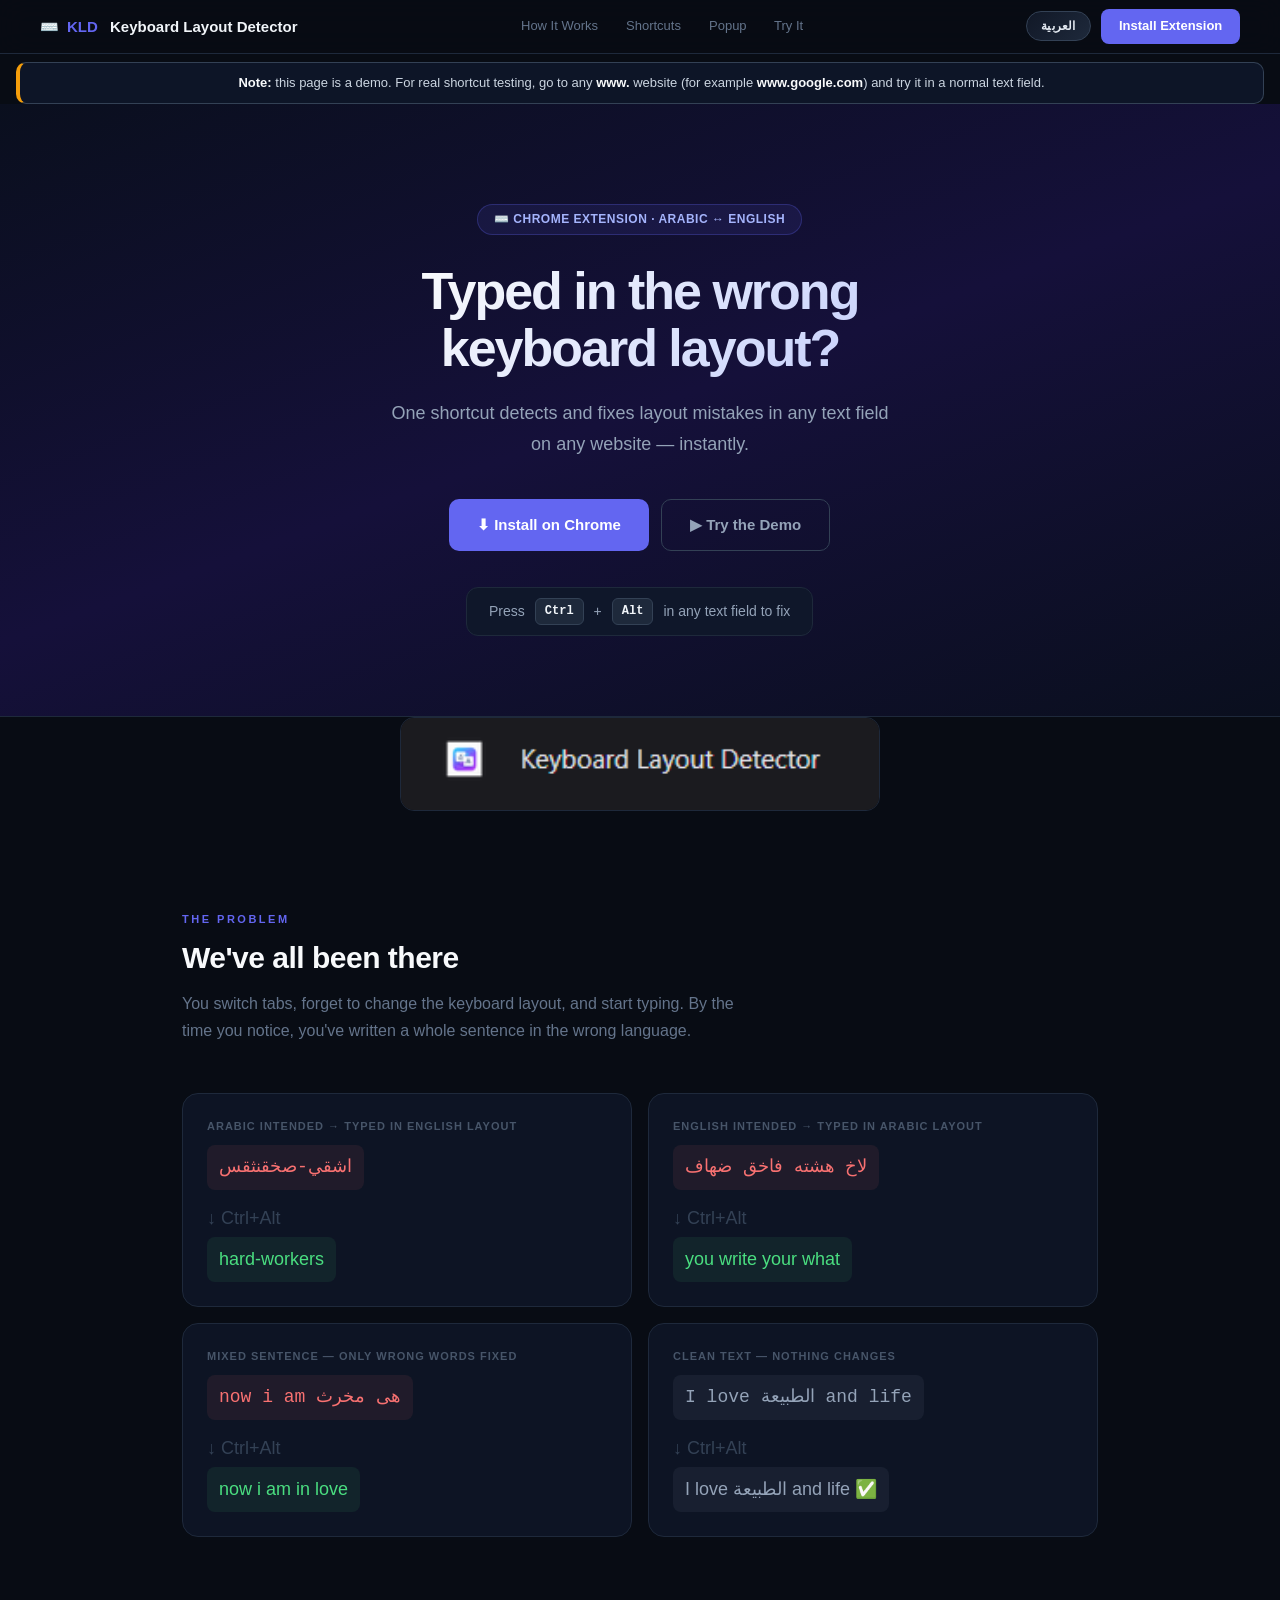
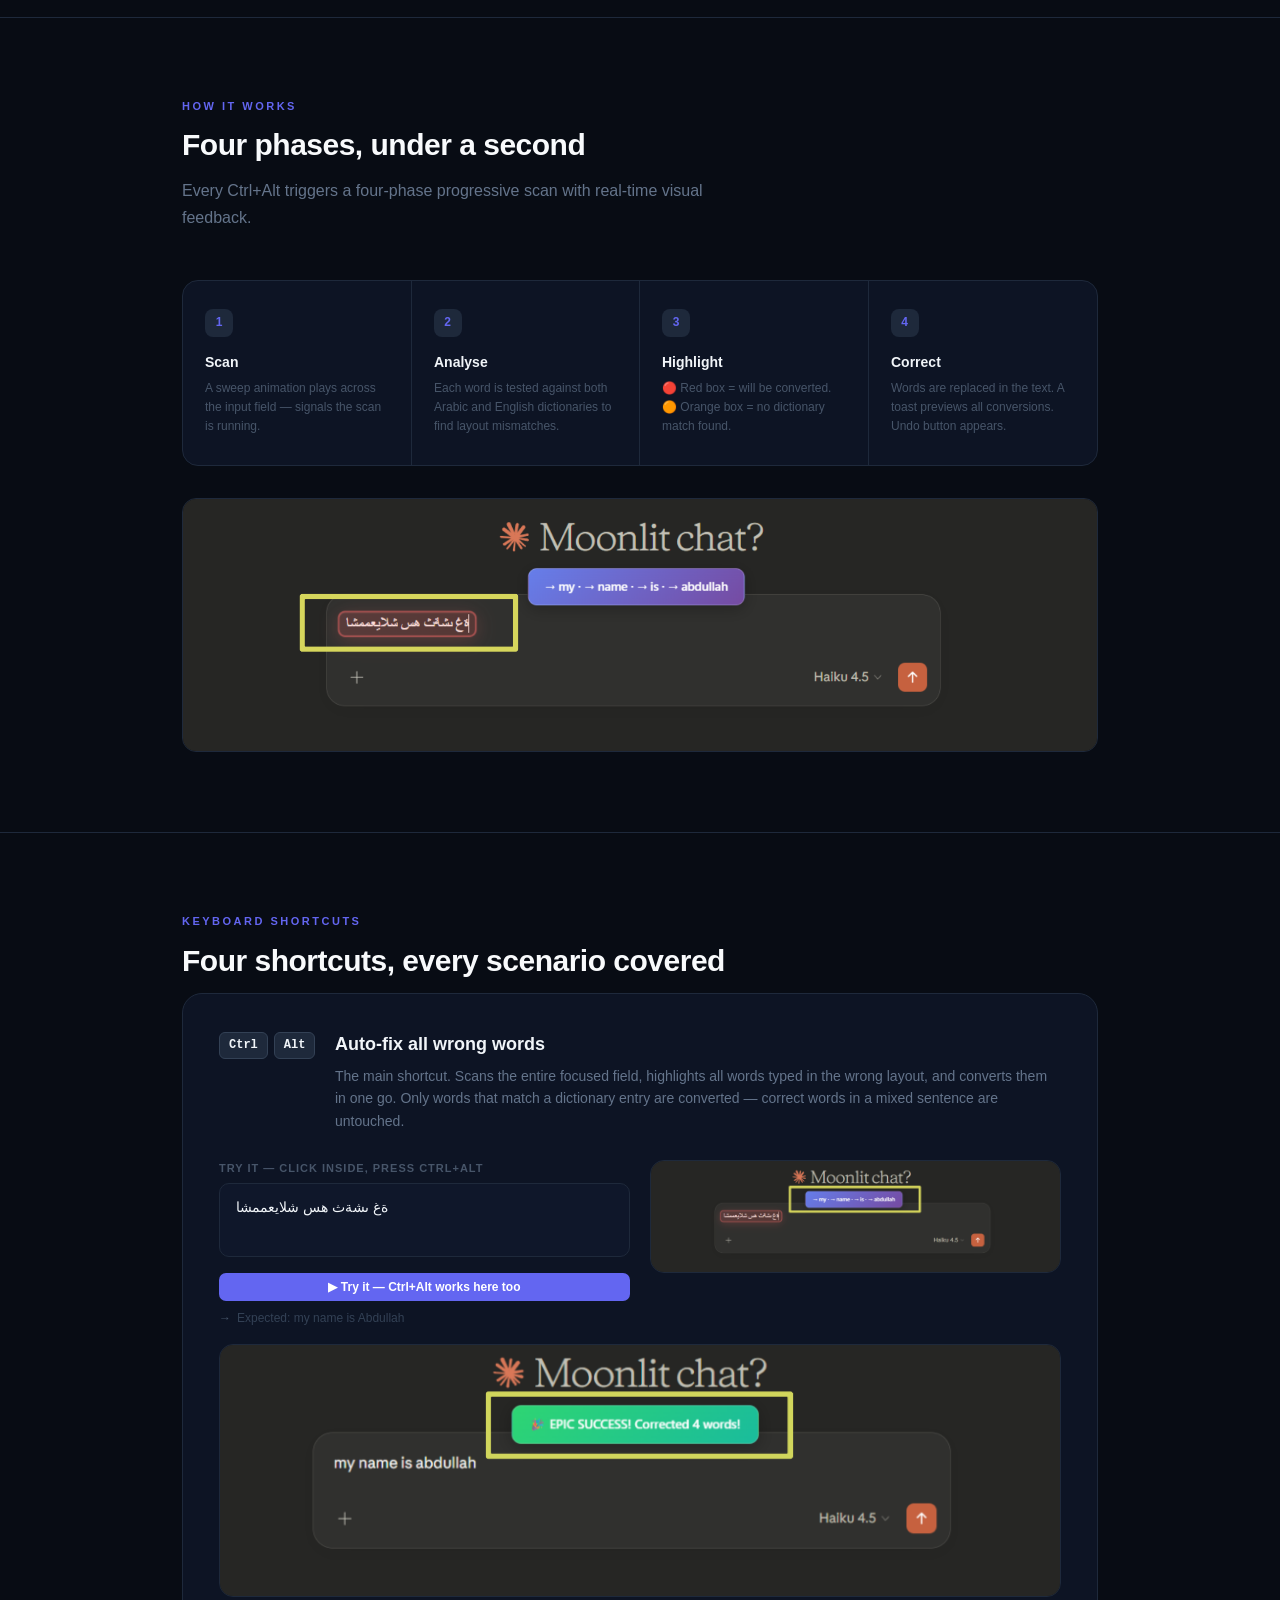
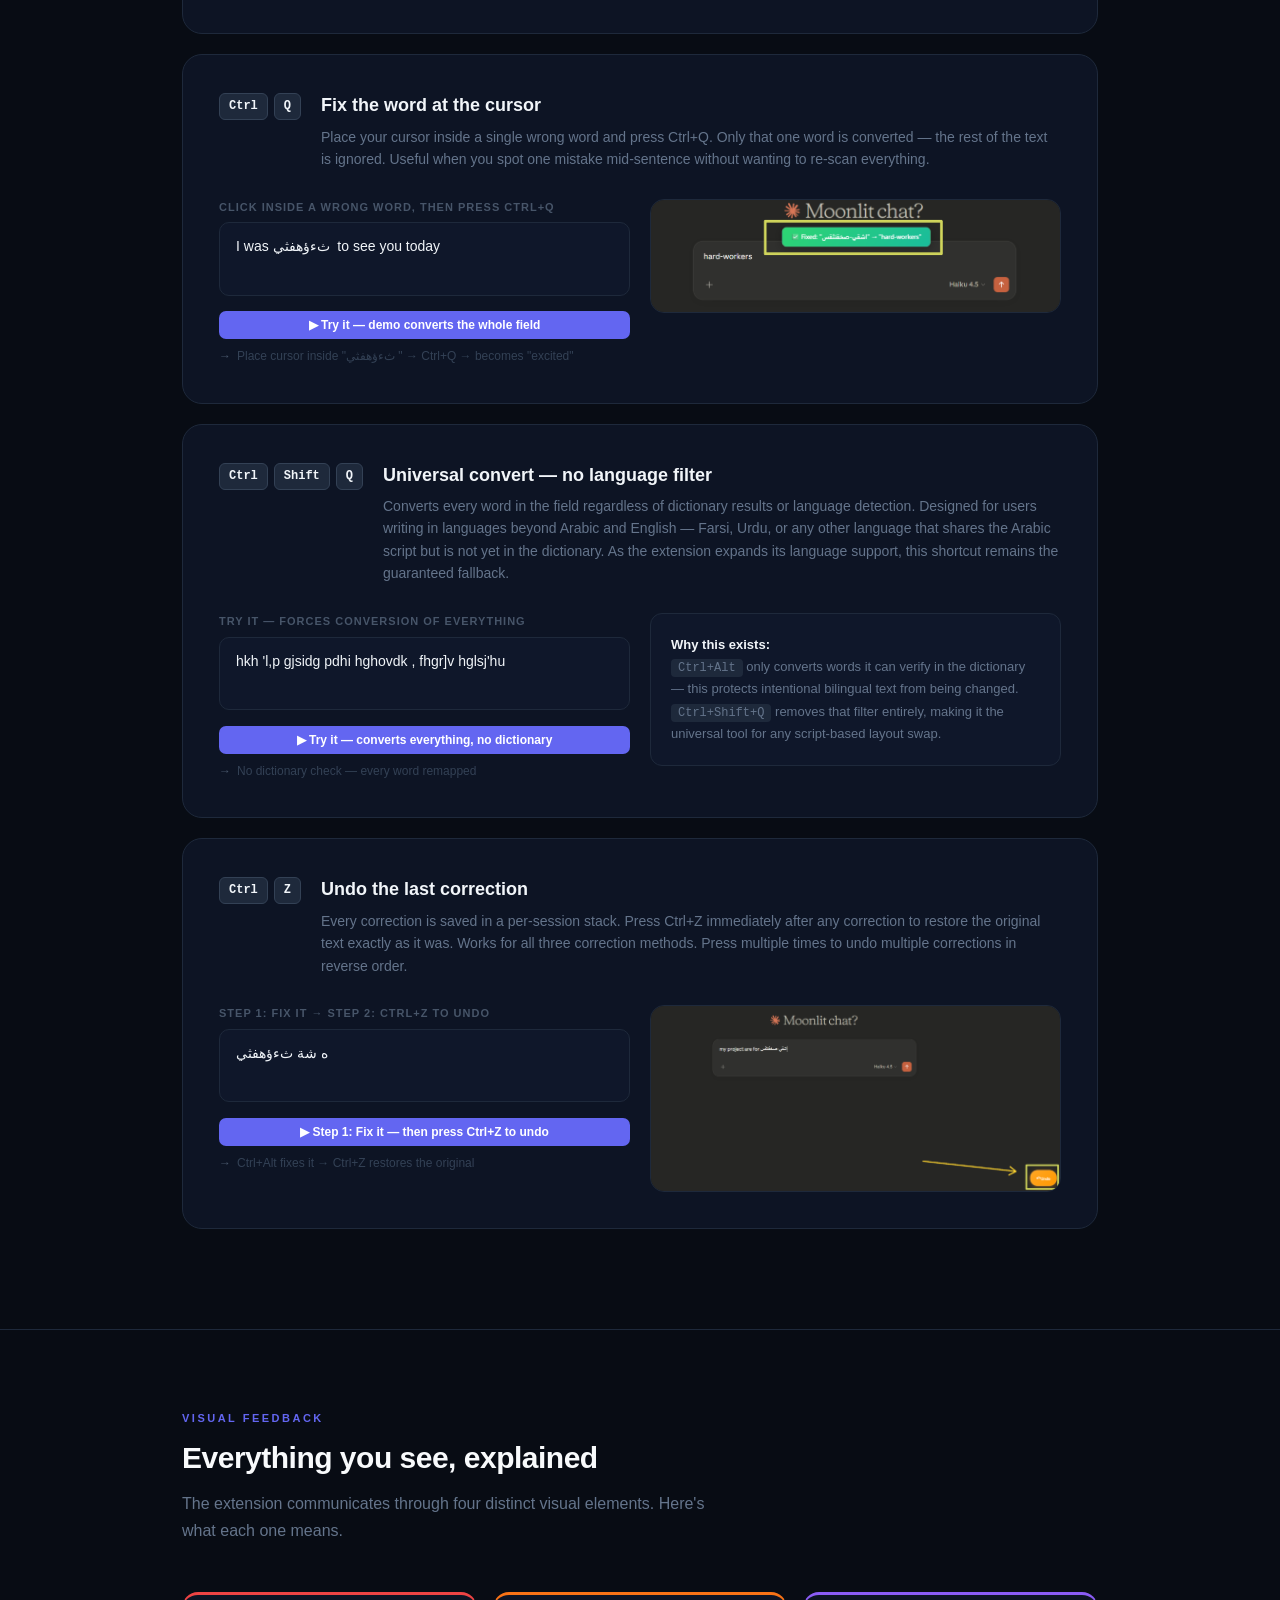
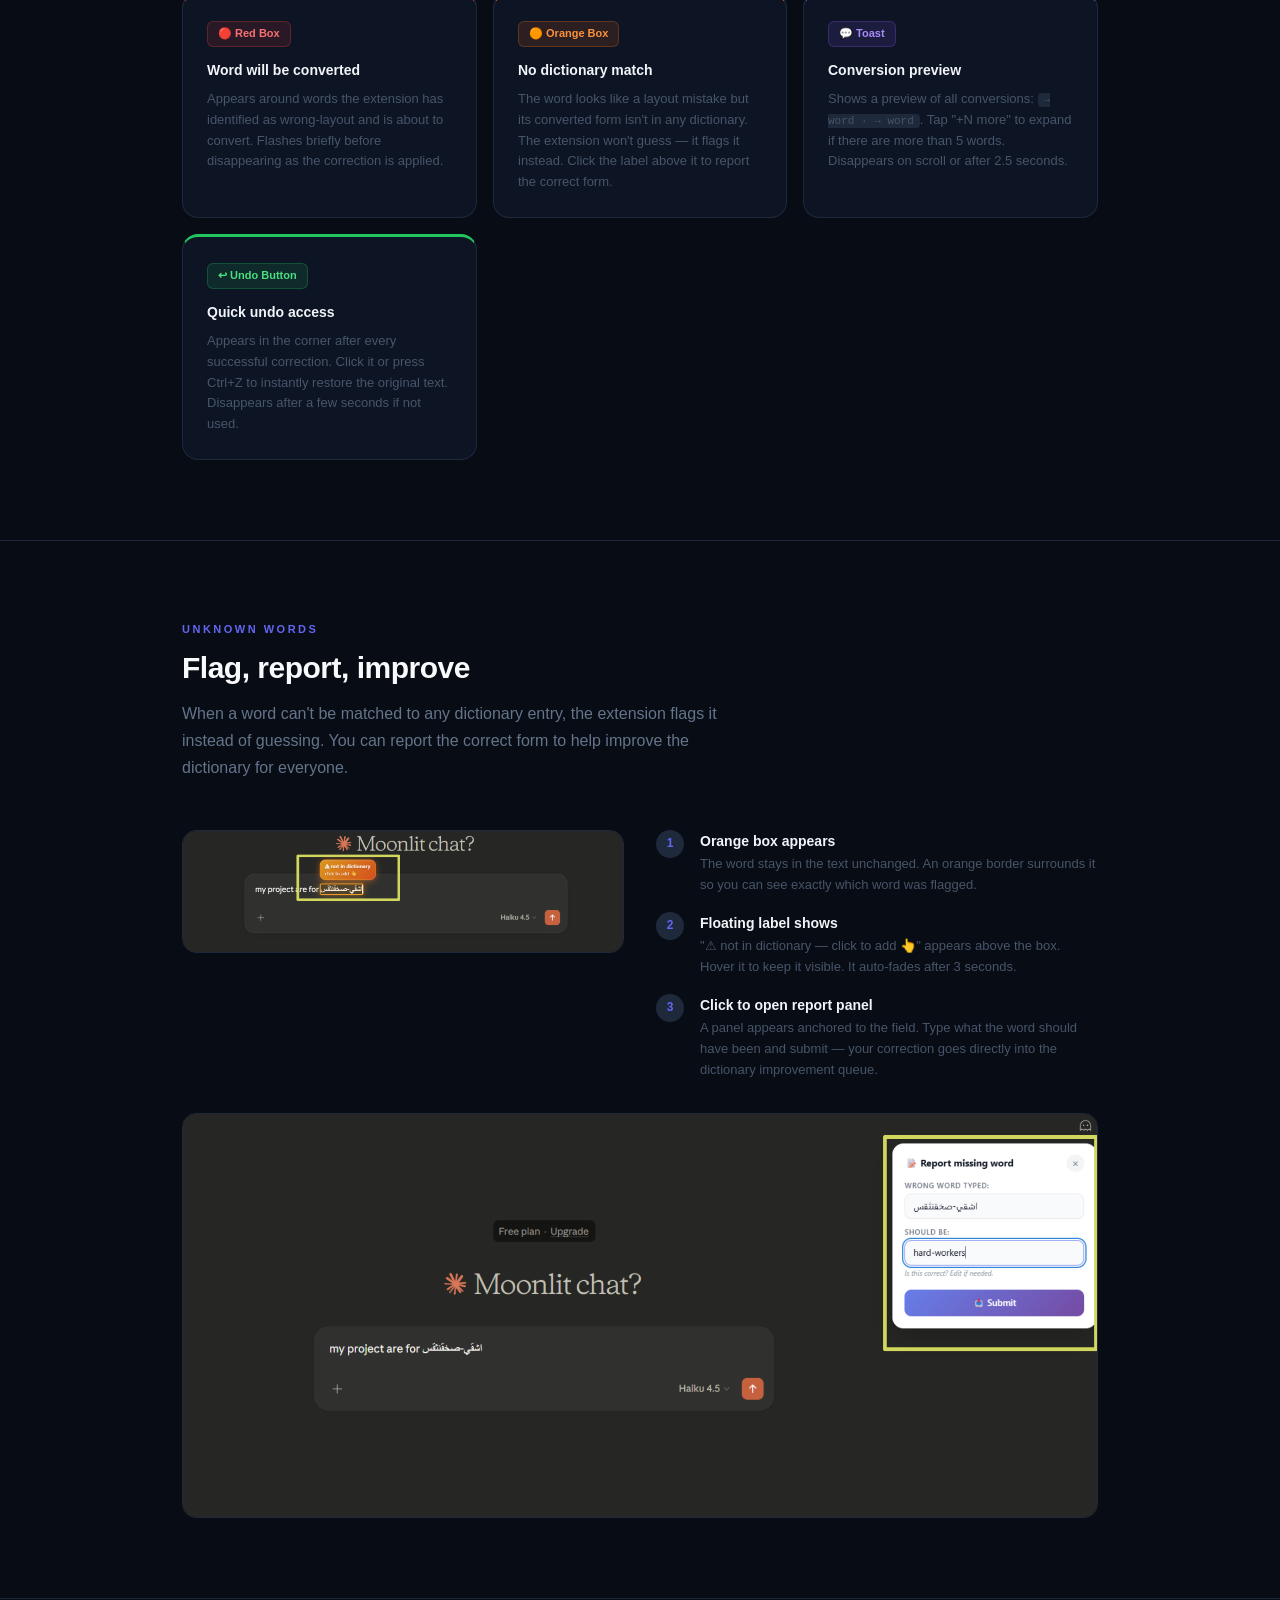
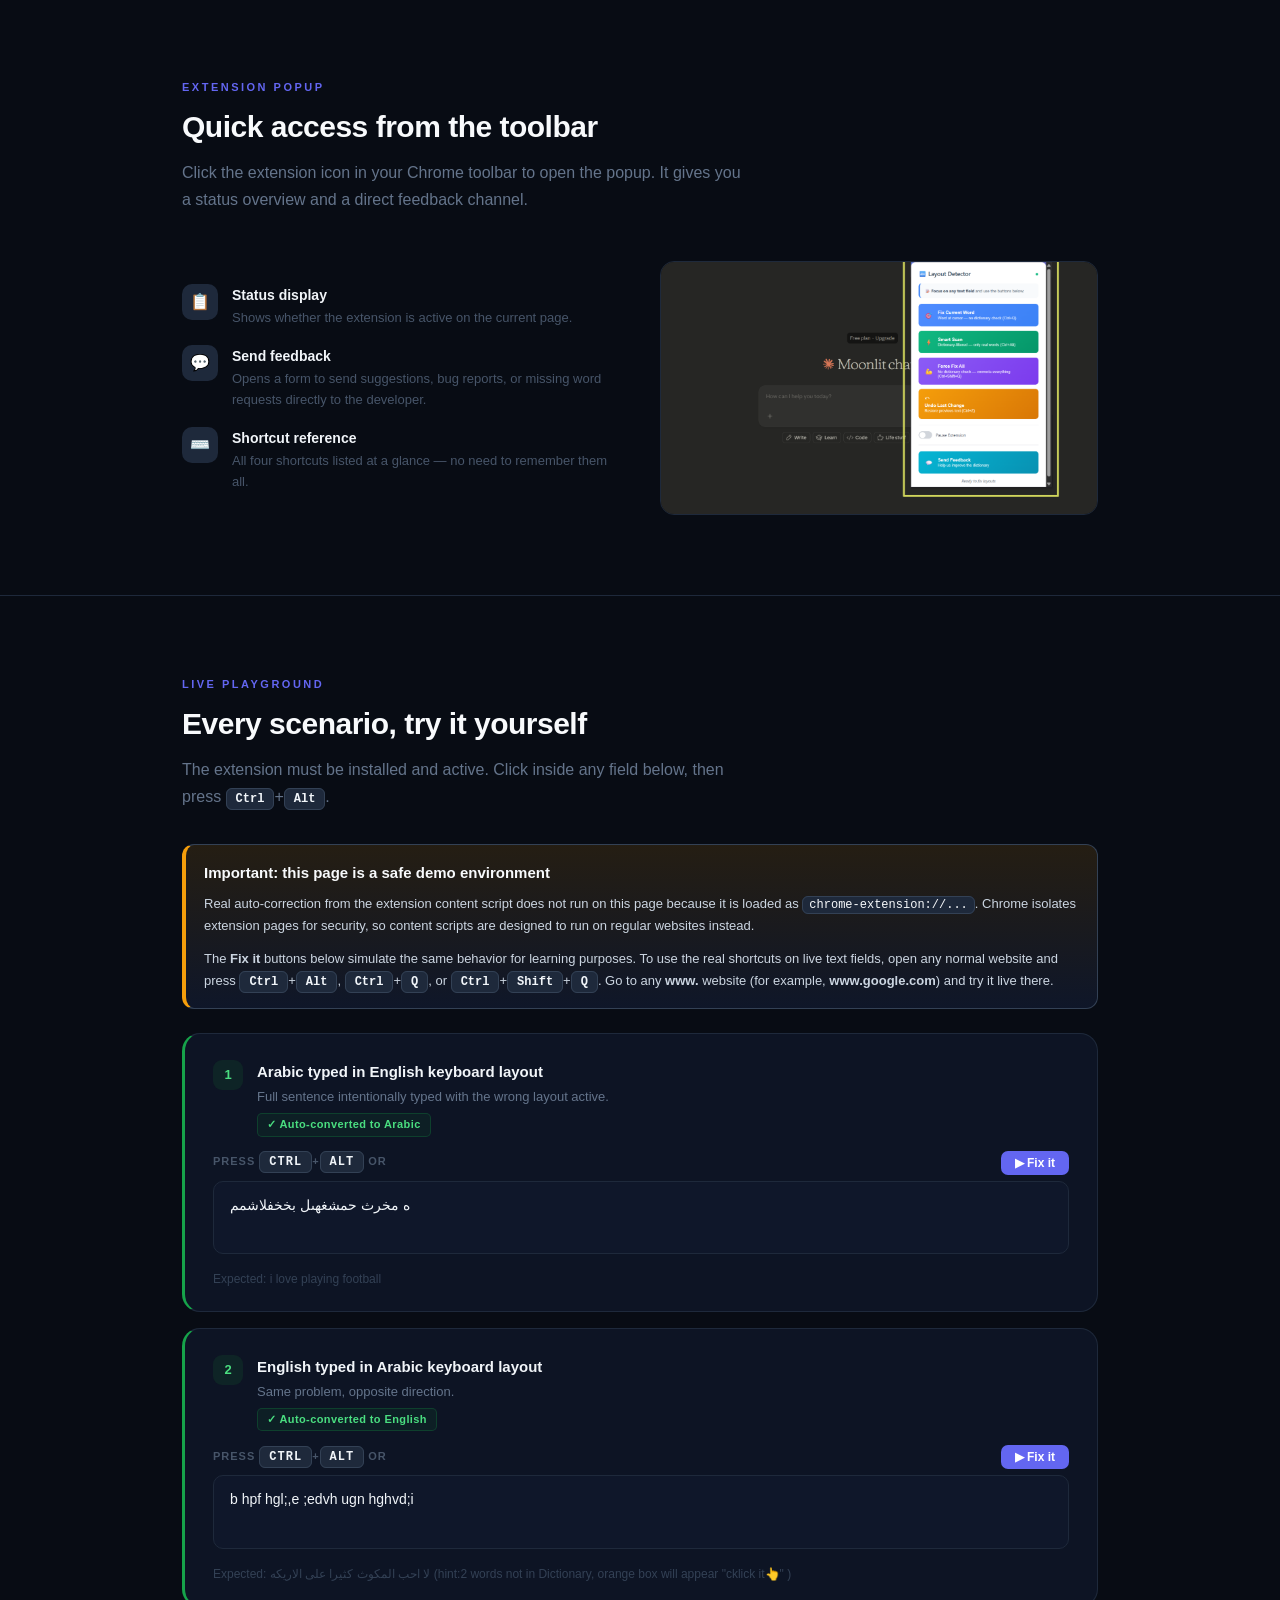
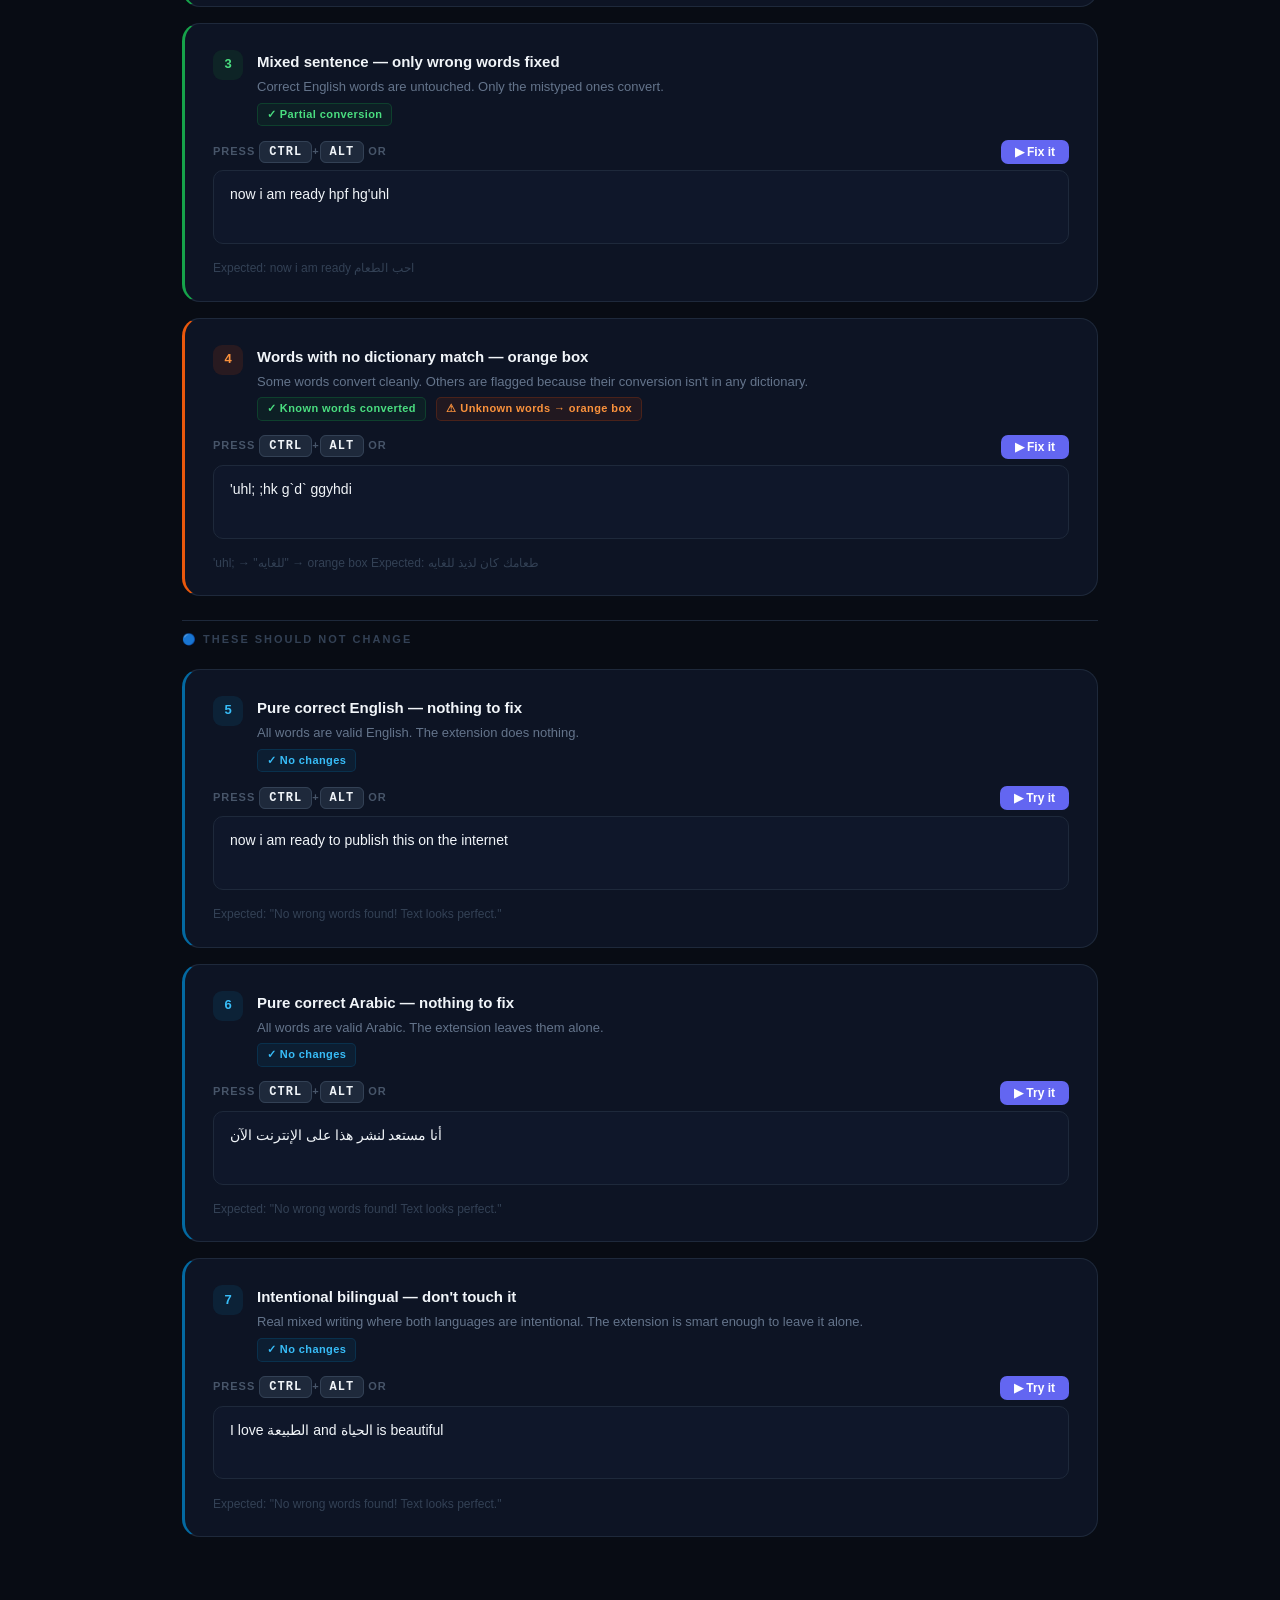
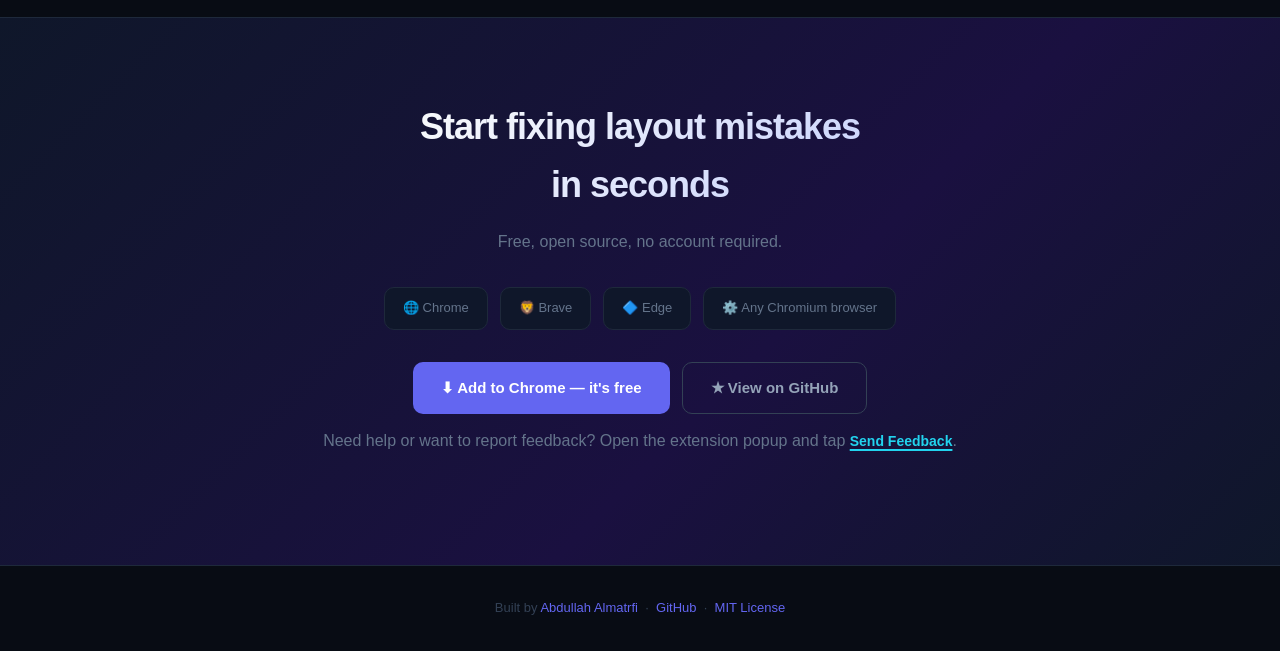
==== src/pages/index.html @ 62133667 "feat(v5.1): reorganize extension into src/assets/data structure Main feature: migrate the project to" ====
<!DOCTYPE html>
<html lang="en">

<head>
    <meta charset="UTF-8">
    <meta name="viewport" content="width=device-width, initial-scale=1.0">
    <title>Keyboard Layout Detector — Fix Arabic ↔ English Typos Instantly</title>
    <link rel="stylesheet" href="index.css">
</head>

<body>

    <!-- ─── NAV ─── -->
    <nav>
        <div class="nav-logo">⌨️ <span>KLD</span> &nbsp;Keyboard Layout Detector</div>
        <div class="nav-links">
            <a id="navHowLink" href="#how" data-i18n="nav.how">How It Works</a>
            <a id="navShortcutsLink" href="#shortcuts" data-i18n="nav.shortcuts">Shortcuts</a>
            <a id="navPopupLink" href="#popup" data-i18n="nav.popup">Popup</a>
            <a id="navTryLink" href="#playground" data-i18n="nav.try">Try It</a>
        </div>
        <div class="nav-actions">
            <button id="langToggleBtn" class="lang-toggle-btn" type="button" aria-label="Switch language to Arabic"
                aria-pressed="false">العربية</button>
            <a id="navInstallCta" href="#install" class="nav-cta" data-i18n="nav.install">Install Extension</a>
        </div>
    </nav>

    <div id="topDemoBanner" class="top-demo-banner" role="note" aria-label="Live usage note"
        data-i18n-html="banner.top">
        <strong>Note:</strong> this page is a demo. For real shortcut testing, go to any <strong>www.</strong> website
        (for example <strong>www.google.com</strong>) and try it in a normal text field.
    </div>

    <!-- ─── HERO ─── -->
    <section class="hero">
        <div id="heroBadge" class="hero-badge" data-i18n="hero.badge">⌨️ Chrome Extension · Arabic ↔ English</div>
        <h1 id="heroTitle" data-i18n-html="hero.title">Typed in the wrong<br>keyboard layout?</h1>
        <p id="heroSub" class="hero-sub" data-i18n="hero.sub">One shortcut detects and fixes layout mistakes in any text
            field on any website
            — instantly.
        </p>
        <div class="hero-actions">
            <a id="heroInstallBtn" href="#install" class="btn-primary" data-i18n="hero.install">⬇ Install on Chrome</a>
            <a id="heroDemoBtn" href="#playground" class="btn-ghost" data-i18n="hero.demo">▶ Try the Demo</a>
        </div>
        <div id="heroShortcutLine" class="hero-shortcut" data-i18n-html="hero.shortcut">
            Press <kbd>Ctrl</kbd> + <kbd>Alt</kbd> in any text field to fix
        </div>
    </section>

    <!-- toolbar screenshot -->
    <div class="toolbar-ss">
        <div class="ss-wrap">
            <img src="../../assets/screenshots/ss-toolbar.png" alt="Extension icon pinned in the Chrome toolbar"
                class="ss-real">
        </div>
    </div>

    <!-- ─── THE PROBLEM ─── -->
    <section class="section" id="problem" style="padding-top:40px;">
        <div class="section-label" data-i18n="problem.label">The Problem</div>
        <div class="section-title" data-i18n="problem.title">We've all been there</div>
        <p class="section-sub" data-i18n="problem.sub">You switch tabs, forget to change the keyboard layout, and start
            typing. By the time you
            notice, you've written a whole sentence in the wrong language.</p>
        <div class="problem-grid">
            <div class="problem-card">
                <div class="lang-tag" data-i18n="problem.c1.tag">Arabic intended → typed in English layout</div>
                <div class="wrong">اشقي-صخقنثقس</div>
                <div class="arrow">↓ Ctrl+Alt</div>
                <div class="right">hard-workers</div>
            </div>
            <div class="problem-card">
                <div class="lang-tag" data-i18n="problem.c2.tag">English intended → typed in Arabic layout</div>
                <div class="wrong">لاخ هشته فاخق ضهاف</div>
                <div class="arrow">↓ Ctrl+Alt</div>
                <div class="right">you write your what</div>
            </div>
            <div class="problem-card">
                <div class="lang-tag" data-i18n="problem.c3.tag">Mixed sentence — only wrong words fixed</div>
                <div class="wrong">now i am هى مخرث</div>
                <div class="arrow">↓ Ctrl+Alt</div>
                <div class="right">now i am in love </div>
            </div>
            <div class="problem-card">
                <div class="lang-tag" data-i18n="problem.c4.tag">Clean text — nothing changes</div>
                <div class="wrong" style="color:#94a3b8; background:rgba(148,163,184,0.08);">I love الطبيعة and life
                </div>
                <div class="arrow">↓ Ctrl+Alt</div>
                <div class="right" style="color:#94a3b8; background:rgba(148,163,184,0.08);">I love الطبيعة and life ✅
                </div>
            </div>
        </div>
    </section>

    <hr class="divider">

    <!-- ─── HOW IT WORKS ─── -->
    <section class="section" id="how">
        <div class="section-label" data-i18n="how.label">How It Works</div>
        <div class="section-title" data-i18n="how.title">Four phases, under a second</div>
        <p class="section-sub" data-i18n="how.sub">Every Ctrl+Alt triggers a four-phase progressive scan with real-time
            visual feedback.</p>
        <div class="phases">
            <div class="phase">
                <div class="phase-num">1</div>
                <h3 data-i18n="how.p1.h">Scan</h3>
                <p data-i18n="how.p1.p">A sweep animation plays across the input field — signals the scan is running.
                </p>
            </div>
            <div class="phase">
                <div class="phase-num">2</div>
                <h3 data-i18n="how.p2.h">Analyse</h3>
                <p data-i18n="how.p2.p">Each word is tested against both Arabic and English dictionaries to find layout
                    mismatches.</p>
            </div>
            <div class="phase">
                <div class="phase-num">3</div>
                <h3 data-i18n="how.p3.h">Highlight</h3>
                <p data-i18n="how.p3.p">🔴 Red box = will be converted. 🟠 Orange box = no dictionary match found.</p>
            </div>
            <div class="phase">
                <div class="phase-num">4</div>
                <h3 data-i18n="how.p4.h">Correct</h3>
                <p data-i18n="how.p4.p">Words are replaced in the text. A toast previews all conversions. Undo button
                    appears.</p>
            </div>
        </div>

        <!-- scan red highlight screenshot -->
        <img src="../../assets/screenshots/ss-scan-red.png"
            alt="Red box highlights appearing on wrong words before correction" class="ss-real mt-32">
    </section>

    <hr class="divider">

    <!-- ─── SHORTCUTS ─── -->
    <section class="section" id="shortcuts">
        <div id="shortcutsLabel" class="section-label" data-i18n="shortcuts.label">Keyboard Shortcuts</div>
        <div id="shortcutsTitle" class="section-title" data-i18n="shortcuts.title">Four shortcuts, every scenario
            covered</div>

        <!-- Ctrl+Alt -->
        <div class="shortcut-block">
            <div class="sc-header">
                <div class="sc-keys"><kbd>Ctrl</kbd><kbd>Alt</kbd></div>
                <div class="sc-info">
                    <h3 data-i18n="shortcuts.ctrlAlt.h">Auto-fix all wrong words</h3>
                    <p data-i18n="shortcuts.ctrlAlt.p">The main shortcut. Scans the entire focused field, highlights all
                        words typed in the wrong
                        layout, and converts them in one go. Only words that match a dictionary entry are converted —
                        correct words in a mixed sentence are untouched.</p>
                </div>
            </div>
            <div class="sc-body">
                <div class="sc-demo">
                    <label data-i18n="shortcuts.ctrlAlt.label">Try it — click inside, press Ctrl+Alt</label>
                    <textarea rows="2" data-fixed="my name is Abdullah">ةغ ىشةث هس شلايعممشا</textarea>
                    <button class="demo-btn full" data-i18n="shortcuts.ctrlAlt.btn">▶ Try it — Ctrl+Alt works here
                        too</button>
                    <div class="hint" data-i18n="shortcuts.ctrlAlt.hint">Expected: my name is Abdullah</div>
                </div>
                <img src="../../assets/screenshots/ss-toast.png" alt="Toast showing conversion preview" class="ss-real">
            </div>
            <!-- success + undo screenshot -->
            <img src="../../assets/screenshots/ss-success.png"
                alt="After correction — green success toast and undo button visible" class="ss-real mt-16">
        </div>

        <!-- Ctrl+Q -->
        <div class="shortcut-block">
            <div class="sc-header">
                <div class="sc-keys"><kbd>Ctrl</kbd><kbd>Q</kbd></div>
                <div class="sc-info">
                    <h3 data-i18n="shortcuts.ctrlQ.h">Fix the word at the cursor</h3>
                    <p data-i18n="shortcuts.ctrlQ.p">Place your cursor inside a single wrong word and press Ctrl+Q. Only
                        that one word is converted —
                        the rest of the text is ignored. Useful when you spot one mistake mid-sentence without wanting
                        to re-scan everything.</p>
                </div>
            </div>
            <div class="sc-body">
                <div class="sc-demo">
                    <label data-i18n="shortcuts.ctrlQ.label">Click inside a wrong word, then press Ctrl+Q</label>
                    <textarea rows="2"
                        data-fixed="I was excited  to see you today">I was ثءؤهفثي  to see you today</textarea>
                    <button class="demo-btn full" data-i18n="shortcuts.ctrlQ.btn">▶ Try it — demo converts the whole
                        field</button>
                    <div class="hint" data-i18n="shortcuts.ctrlQ.hint">Place cursor inside "ثءؤهفثي " → Ctrl+Q → becomes
                        "excited"</div>
                </div>
                <img src="../../assets/screenshots/ss-ctrlq.png" alt="Single word corrected by Ctrl+Q" class="ss-real">
            </div>
        </div>

        <!-- Ctrl+Shift+Q -->
        <div class="shortcut-block">
            <div class="sc-header">
                <div class="sc-keys"><kbd>Ctrl</kbd><kbd>Shift</kbd><kbd>Q</kbd></div>
                <div class="sc-info">
                    <h3 data-i18n="shortcuts.ctrlShiftQ.h">Universal convert — no language filter</h3>
                    <p data-i18n="shortcuts.ctrlShiftQ.p">Converts every word in the field regardless of dictionary
                        results or language detection. Designed
                        for users writing in languages beyond Arabic and English — Farsi, Urdu, or any other language
                        that shares the Arabic script but is not yet in the dictionary. As the extension expands its
                        language support, this shortcut remains the guaranteed fallback.</p>
                </div>
            </div>
            <div class="sc-body">
                <div class="sc-demo">
                    <label data-i18n="shortcuts.ctrlShiftQ.label">Try it — forces conversion of everything</label>
                    <textarea rows="2"
                        data-fixed="انا طموح لتسهيل حياه الاخرين و بالقدر المستطاع">hkh 'l,p gjsidg pdhi hghovdk , fhgr]v hglsj'hu</textarea>
                    <button class="demo-btn full" data-i18n="shortcuts.ctrlShiftQ.btn">▶ Try it — converts everything,
                        no
                        dictionary</button>
                    <div class="hint" data-i18n="shortcuts.ctrlShiftQ.hint">No dictionary check — every word remapped
                    </div>
                </div>
                <div style="background:#0f172a; border:1px solid #1e293b; border-radius:12px; padding:20px;">
                    <p style="font-size:13px; color:#64748b; line-height:1.7;">
                        <strong style="color:#f1f5f9;" data-i18n="shortcuts.ctrlShiftQ.why">Why this
                            exists:</strong><br>
                        <code
                            style="background:#1e293b; padding:2px 7px; border-radius:4px; font-size:12px;">Ctrl+Alt</code>
                        <span data-i18n="shortcuts.ctrlShiftQ.explain1">only converts words it can verify in the
                            dictionary — this protects intentional bilingual text</span>
                        from being changed. <code
                            style="background:#1e293b; padding:2px 7px; border-radius:4px; font-size:12px;">Ctrl+Shift+Q</code>
                        <span data-i18n="shortcuts.ctrlShiftQ.explain2">removes that filter entirely, making it the
                            universal tool for any script-based layout swap.</span>
                    </p>
                </div>
            </div>
        </div>

        <!-- Ctrl+Z -->
        <div class="shortcut-block">
            <div class="sc-header">
                <div class="sc-keys"><kbd>Ctrl</kbd><kbd>Z</kbd></div>
                <div class="sc-info">
                    <h3 data-i18n="shortcuts.ctrlZ.h">Undo the last correction</h3>
                    <p data-i18n="shortcuts.ctrlZ.p">Every correction is saved in a per-session stack. Press Ctrl+Z
                        immediately after any correction
                        to restore the original text exactly as it was. Works for all three correction methods. Press
                        multiple times to undo multiple corrections in reverse order.</p>
                </div>
            </div>
            <div class="sc-body">
                <div class="sc-demo">
                    <label data-i18n="shortcuts.ctrlZ.label">Step 1: Fix it → Step 2: Ctrl+Z to undo</label>
                    <textarea rows="2" data-fixed="i am excited  ">ه شة ثءؤهفثي  </textarea>
                    <button class="demo-btn full" data-i18n="shortcuts.ctrlZ.btn">▶ Step 1: Fix it — then press Ctrl+Z
                        to
                        undo</button>
                    <div class="hint" data-i18n="shortcuts.ctrlZ.hint">Ctrl+Alt fixes it → Ctrl+Z restores the original
                    </div>
                </div>
                <img src="../../assets/screenshots/ss-undo.png" alt="Undo button visible after correction"
                    class="ss-real">
            </div>
        </div>
    </section>

    <hr class="divider">

    <!-- ─── VISUAL INDICATORS ─── -->
    <section class="section" id="indicators">
        <div class="section-label" data-i18n="indicators.label">Visual Feedback</div>
        <div class="section-title" data-i18n="indicators.title">Everything you see, explained</div>
        <p class="section-sub" data-i18n="indicators.sub">The extension communicates through four distinct visual
            elements. Here's what each one
            means.</p>
        <div class="indicators-grid">
            <div class="indicator-card red">
                <div class="indicator-badge badge-red" data-i18n="indicators.red.badge">🔴 Red Box</div>
                <h3 data-i18n="indicators.red.h">Word will be converted</h3>
                <p data-i18n="indicators.red.p">Appears around words the extension has identified as wrong-layout and is
                    about to convert. Flashes
                    briefly before disappearing as the correction is applied.</p>
            </div>
            <div class="indicator-card orange">
                <div class="indicator-badge badge-orange" data-i18n="indicators.orange.badge">🟠 Orange Box</div>
                <h3 data-i18n="indicators.orange.h">No dictionary match</h3>
                <p data-i18n="indicators.orange.p">The word looks like a layout mistake but its converted form isn't in
                    any dictionary. The extension
                    won't guess — it flags it instead. Click the label above it to report the correct form.</p>
            </div>
            <div class="indicator-card purple">
                <div class="indicator-badge badge-purple" data-i18n="indicators.purple.badge">💬 Toast</div>
                <h3 data-i18n="indicators.purple.h">Conversion preview</h3>
                <p data-i18n-html="indicators.purple.p">Shows a preview of all conversions: <code
                        style="background:#1e293b;padding:1px 6px;border-radius:4px;font-size:11px;">→ word · → word</code>.
                    Tap "+N more" to expand if there are more than 5 words. Disappears on scroll or after 2.5 seconds.
                </p>
            </div>
            <div class="indicator-card green">
                <div class="indicator-badge badge-green" data-i18n="indicators.green.badge">↩ Undo Button</div>
                <h3 data-i18n="indicators.green.h">Quick undo access</h3>
                <p data-i18n="indicators.green.p">Appears in the corner after every successful correction. Click it or
                    press Ctrl+Z to instantly
                    restore the original text. Disappears after a few seconds if not used.</p>
            </div>
        </div>
    </section>

    <hr class="divider">

    <!-- ─── ORANGE BOX + REPORT ─── -->
    <section class="section" id="report">
        <div class="section-label" data-i18n="report.label">Unknown Words</div>
        <div class="section-title" data-i18n="report.title">Flag, report, improve</div>
        <p class="section-sub" data-i18n="report.sub">When a word can't be matched to any dictionary entry, the
            extension flags it instead of
            guessing. You can report the correct form to help improve the dictionary for everyone.</p>

        <div style="display:grid; grid-template-columns:1fr 1fr; gap:32px; align-items:start;" class="report-layout">
            <div>
                <!-- orange box screenshot -->
                <img src="../../assets/screenshots/ss-orange-label.png" alt="Orange box with not in dictionary label"
                    class="ss-real">
            </div>
            <div class="report-steps">
                <div class="report-step">
                    <div class="step-num">1</div>
                    <div>
                        <h4 data-i18n="report.s1.h">Orange box appears</h4>
                        <p data-i18n="report.s1.p">The word stays in the text unchanged. An orange border surrounds it
                            so you can see exactly
                            which word was flagged.</p>
                    </div>
                </div>
                <div class="report-step">
                    <div class="step-num">2</div>
                    <div>
                        <h4 data-i18n="report.s2.h">Floating label shows</h4>
                        <p data-i18n="report.s2.p">"⚠ not in dictionary — click to add 👆" appears above the box. Hover
                            it to keep it visible.
                            It auto-fades after 3 seconds.</p>
                    </div>
                </div>
                <div class="report-step">
                    <div class="step-num">3</div>
                    <div>
                        <h4 data-i18n="report.s3.h">Click to open report panel</h4>
                        <p data-i18n="report.s3.p">A panel appears anchored to the field. Type what the word should have
                            been and submit — your
                            correction goes directly into the dictionary improvement queue.</p>
                    </div>
                </div>
            </div>
        </div>

        <!-- report panel screenshot -->
        <img src="../../assets/screenshots/ss-report-panel.png"
            alt="Report panel open showing the correction input form" class="ss-real mt-32">
    </section>

    <hr class="divider">

    <!-- ─── POPUP ─── -->
    <section class="section" id="popup">
        <div class="section-label" data-i18n="popup.label">Extension Popup</div>
        <div class="section-title" data-i18n="popup.title">Quick access from the toolbar</div>
        <p class="section-sub" data-i18n="popup.sub">Click the extension icon in your Chrome toolbar to open the popup.
            It gives you a status
            overview and a direct feedback channel.</p>

        <div class="popup-layout">
            <ul class="popup-features">
                <li>
                    <div class="feat-icon">📋</div>
                    <div>
                        <h4 data-i18n="popup.f1.h">Status display</h4>
                        <p data-i18n="popup.f1.p">Shows whether the extension is active on the current page.</p>
                    </div>
                </li>
                <li>
                    <div class="feat-icon">💬</div>
                    <div>
                        <h4 data-i18n="popup.f2.h">Send feedback</h4>
                        <p data-i18n="popup.f2.p">Opens a form to send suggestions, bug reports, or missing word
                            requests directly to the
                            developer.</p>
                    </div>
                </li>
                <li>
                    <div class="feat-icon">⌨️</div>
                    <div>
                        <h4 data-i18n="popup.f3.h">Shortcut reference</h4>
                        <p data-i18n="popup.f3.p">All four shortcuts listed at a glance — no need to remember them all.
                        </p>
                    </div>
                </li>
            </ul>
            <!-- popup screenshot -->
            <img src="../../assets/screenshots/ss-popup.png" alt="Extension popup open from the Chrome toolbar"
                class="ss-real">
        </div>
    </section>

    <hr class="divider">

    <!-- ─── INTERACTIVE PLAYGROUND ─── -->
    <section class="section" id="playground">
        <div class="section-label" data-i18n="playground.label">Live Playground</div>
        <div class="section-title" data-i18n="playground.title">Every scenario, try it yourself</div>
        <p class="section-sub" data-i18n-html="playground.sub">The extension must be installed and active. Click inside
            any field below, then press
            <kbd>Ctrl</kbd>+<kbd>Alt</kbd>.
        </p>

        <div class="demo-safety-note" role="note" aria-label="Demo limitations and security explanation">
            <h3 data-i18n="playground.noteTitle">Important: this page is a safe demo environment</h3>
            <p data-i18n-html="playground.note1">
                Real auto-correction from the extension content script does not run on this page because it is loaded
                as <code>chrome-extension://...</code>. Chrome isolates extension pages for security, so content
                scripts are designed to run on regular websites instead.
            </p>
            <p data-i18n-html="playground.note2">
                The <strong>Fix it</strong> buttons below simulate the same behavior for learning purposes. To use the
                real shortcuts on live text fields, open any normal website and press
                <kbd>Ctrl</kbd>+<kbd>Alt</kbd>, <kbd>Ctrl</kbd>+<kbd>Q</kbd>, or
                <kbd>Ctrl</kbd>+<kbd>Shift</kbd>+<kbd>Q</kbd>.
                Go to any <strong>www.</strong> website (for example, <strong>www.google.com</strong>) and try it live
                there.
            </p>
        </div>

        <div class="playground-grid">

            <!-- 1 -->
            <div class="play-card c-auto">
                <div class="play-header">
                    <div class="play-num n-auto">1</div>
                    <div class="play-info">
                        <h3>Arabic typed in English keyboard layout</h3>
                        <p>Full sentence intentionally typed with the wrong layout active.</p>
                        <span class="play-badge pb-green">✓ Auto-converted to Arabic</span>
                    </div>
                </div>
                <div class="play-label-row">
                    <span class="play-label">Press <kbd>Ctrl</kbd>+<kbd>Alt</kbd> or</span>
                    <button class="demo-btn">▶ Fix it</button>
                </div>
                <textarea rows="2" data-fixed="i love playing football">ه مخرث حمشغهىل بخخفلاشمم </textarea>
                <div class="play-hint">Expected: i love playing football </div>
            </div>

            <!-- 2 -->
            <div class="play-card c-auto">
                <div class="play-header">
                    <div class="play-num n-auto">2</div>
                    <div class="play-info">
                        <h3>English typed in Arabic keyboard layout</h3>
                        <p>Same problem, opposite direction.</p>
                        <span class="play-badge pb-green">✓ Auto-converted to English</span>
                    </div>
                </div>
                <div class="play-label-row">
                    <span class="play-label">Press <kbd>Ctrl</kbd>+<kbd>Alt</kbd> or</span>
                    <button class="demo-btn">▶ Fix it</button>
                </div>
                <textarea rows="2"
                    data-fixed="لا احب المكوث كثيرا على الاريكه">b hpf hgl;,e ;edvh ugn hghvd;i</textarea>
                <div class="play-hint">Expected: لا احب المكوث كثيرا على الاريكه (hint:2 words not in Dictionary, orange
                    box will appear "cklick it👆" )</div>
            </div>

            <!-- 3 -->
            <div class="play-card c-auto">
                <div class="play-header">
                    <div class="play-num n-auto">3</div>
                    <div class="play-info">
                        <h3>Mixed sentence — only wrong words fixed</h3>
                        <p>Correct English words are untouched. Only the mistyped ones convert.</p>
                        <span class="play-badge pb-green">✓ Partial conversion</span>
                    </div>
                </div>
                <div class="play-label-row">
                    <span class="play-label">Press <kbd>Ctrl</kbd>+<kbd>Alt</kbd> or</span>
                    <button class="demo-btn">▶ Fix it</button>
                </div>
                <textarea rows="2" data-fixed="now i am ready احب الطعام">now i am ready hpf hg'uhl</textarea>
                <div class="play-hint">Expected: now i am ready احب الطعام</div>
            </div>

            <!-- 4 -->
            <div class="play-card c-stuck">
                <div class="play-header">
                    <div class="play-num n-stuck">4</div>
                    <div class="play-info">
                        <h3>Words with no dictionary match — orange box</h3>
                        <p>Some words convert cleanly. Others are flagged because their conversion isn't in any
                            dictionary.</p>
                        <span class="play-badge pb-green">✓ Known words converted</span>
                        <span class="play-badge pb-orange" style="margin-left:6px;">⚠ Unknown words → orange box</span>
                    </div>
                </div>
                <div class="play-label-row">
                    <span class="play-label">Press <kbd>Ctrl</kbd>+<kbd>Alt</kbd> or</span>
                    <button class="demo-btn">▶ Fix it</button>
                </div>
                <textarea rows="2" data-fixed="طعامك كان لذيذ للغايه">'uhl; ;hk g`d` ggyhdi</textarea>
                <div class="play-hint">'uhl; → "للغايه" → orange box Expected: طعامك كان لذيذ للغايه</div>
            </div>

            <!-- divider -->
            <div style="margin:8px 0 4px;">
                <hr class="divider" style="margin-bottom:10px;">
                <div style="font-size:11px;font-weight:700;letter-spacing:2px;text-transform:uppercase;color:#334155;">
                    🔵 These should not change
                </div>
            </div>

            <!-- 5 -->
            <div class="play-card c-clean">
                <div class="play-header">
                    <div class="play-num n-clean">5</div>
                    <div class="play-info">
                        <h3>Pure correct English — nothing to fix</h3>
                        <p>All words are valid English. The extension does nothing.</p>
                        <span class="play-badge pb-blue">✓ No changes</span>
                    </div>
                </div>
                <div class="play-label-row">
                    <span class="play-label">Press <kbd>Ctrl</kbd>+<kbd>Alt</kbd> or</span>
                    <button class="demo-btn">▶ Try it</button>
                </div>
                <textarea rows="2">now i am ready to publish this on the internet</textarea>
                <div class="play-hint">Expected: "No wrong words found! Text looks perfect."</div>
            </div>

            <!-- 6 -->
            <div class="play-card c-clean">
                <div class="play-header">
                    <div class="play-num n-clean">6</div>
                    <div class="play-info">
                        <h3>Pure correct Arabic — nothing to fix</h3>
                        <p>All words are valid Arabic. The extension leaves them alone.</p>
                        <span class="play-badge pb-blue">✓ No changes</span>
                    </div>
                </div>
                <div class="play-label-row">
                    <span class="play-label">Press <kbd>Ctrl</kbd>+<kbd>Alt</kbd> or</span>
                    <button class="demo-btn">▶ Try it</button>
                </div>
                <textarea rows="2">أنا مستعد لنشر هذا على الإنترنت الآن</textarea>
                <div class="play-hint">Expected: "No wrong words found! Text looks perfect."</div>
            </div>

            <!-- 7 -->
            <div class="play-card c-clean">
                <div class="play-header">
                    <div class="play-num n-clean">7</div>
                    <div class="play-info">
                        <h3>Intentional bilingual — don't touch it</h3>
                        <p>Real mixed writing where both languages are intentional. The extension is smart enough to
                            leave it alone.</p>
                        <span class="play-badge pb-blue">✓ No changes</span>
                    </div>
                </div>
                <div class="play-label-row">
                    <span class="play-label">Press <kbd>Ctrl</kbd>+<kbd>Alt</kbd> or</span>
                    <button class="demo-btn">▶ Try it</button>
                </div>
                <textarea rows="2">I love الطبيعة and الحياة is beautiful</textarea>
                <div class="play-hint">Expected: "No wrong words found! Text looks perfect."</div>
            </div>

        </div>
    </section>

    <!-- ─── INSTALL CTA ─── -->
    <section class="install-section" id="install">
        <h2>Start fixing layout mistakes<br>in seconds</h2>
        <p>Free, open source, no account required.</p>
        <div class="browser-badges">
            <div class="browser-badge">🌐 Chrome</div>
            <div class="browser-badge">🦁 Brave</div>
            <div class="browser-badge">🔷 Edge</div>
            <div class="browser-badge">⚙️ Any Chromium browser</div>
        </div>
        <div class="hero-actions">
            <a href="#" class="btn-primary">⬇ Add to Chrome — it's free</a>
            <a href="https://github.com/AbdullahAlmatrfi/keyboard-layout-detector" target="_blank" class="btn-ghost">★
                View on GitHub</a>
        </div>
        <p class="feedback-cta-help">
            Need help or want to report feedback? Open the extension popup and tap
            <a href="#popup" class="feedback-cta-link">Send Feedback</a>.
        </p>
    </section>

    <!-- ─── FOOTER ─── -->
    <footer>
        Built by <a href="https://github.com/AbdullahAlmatrfi" target="_blank">Abdullah Almatrfi</a>
        &nbsp;·&nbsp;
        <a href="https://github.com/AbdullahAlmatrfi/keyboard-layout-detector" target="_blank">GitHub</a>
        &nbsp;·&nbsp;
        <a href="../../LICENSE" target="_blank">MIT License</a>
    </footer>

    <script src="vendor/i18next.min.js"></script>
    <script src="scripts/i18n.js"></script>
    <script src="scripts/demo.js"></script>

</body>

</html>
---- src/pages/index.css ----
*,
*::before,
*::after {
    box-sizing: border-box;
    margin: 0;
    padding: 0;
}

html {
    scroll-behavior: smooth;
}

body {
    font-family: -apple-system, BlinkMacSystemFont, 'Segoe UI', sans-serif;
    background: #080c14;
    color: #e2e8f0;
    line-height: 1.6;
}

[data-i18n],
[data-i18n-html] {
    transition: opacity 0.2s ease, transform 0.2s ease, filter 0.2s ease;
    will-change: opacity, transform;
}

body.lang-switching [data-i18n],
body.lang-switching [data-i18n-html] {
    opacity: 0.14;
    transform: translateY(4px);
    filter: blur(1px);
}

/* ── NAV ── */
nav {
    position: sticky;
    top: 0;
    z-index: 200;
    background: rgba(8, 12, 20, 0.88);
    backdrop-filter: blur(14px);
    -webkit-backdrop-filter: blur(14px);
    border-bottom: 1px solid #1e293b;
    height: 54px;
    display: flex;
    align-items: center;
    justify-content: space-between;
    padding: 0 40px;
}

.nav-logo {
    font-weight: 800;
    font-size: 15px;
    color: #f1f5f9;
    display: flex;
    align-items: center;
    gap: 8px;
}

.nav-logo span {
    color: #6366f1;
}

.nav-links {
    display: flex;
    gap: 28px;
}

.nav-links a {
    color: #64748b;
    text-decoration: none;
    font-size: 13px;
    font-weight: 500;
    transition: color 0.15s;
}

.nav-links a:hover {
    color: #e2e8f0;
}

.nav-cta {
    background: #6366f1;
    color: #fff;
    border-radius: 8px;
    padding: 7px 18px;
    font-size: 13px;
    font-weight: 700;
    text-decoration: none;
    transition: background 0.15s;
}

.nav-cta:hover {
    background: #4f46e5;
}

.nav-actions {
    display: flex;
    align-items: center;
    gap: 10px;
}

.lang-toggle-btn {
    border: 1px solid #334155;
    background: linear-gradient(135deg, #111827, #1e293b);
    color: #e2e8f0;
    border-radius: 999px;
    padding: 7px 14px;
    font-size: 12px;
    font-weight: 700;
    letter-spacing: 0.2px;
    cursor: pointer;
    transition: transform 0.15s ease, border-color 0.2s ease, box-shadow 0.2s ease;
}

.lang-toggle-btn:hover {
    border-color: #6366f1;
    box-shadow: 0 0 0 3px rgba(99, 102, 241, 0.18);
    transform: translateY(-1px);
}

.lang-toggle-btn:active {
    transform: translateY(0);
}

body.lang-ar {
    direction: rtl;
}

body.lang-ar .nav-links,
body.lang-ar .nav-actions {
    flex-direction: row-reverse;
}

body.lang-ar .top-demo-banner {
    text-align: right;
}

.top-demo-banner {
    position: sticky;
    top: 54px;
    z-index: 149;
    margin: 8px 16px 0;
    padding: 10px 14px;
    border: 1px solid #334155;
    border-left: 4px solid #f59e0b;
    border-radius: 10px;
    background: rgba(15, 23, 42, 0.92);
    color: #cbd5e1;
    font-size: 13px;
    line-height: 1.55;
    text-align: center;
}

.top-demo-banner strong {
    color: #f8fafc;
}

/* ── SHARED LAYOUT ── */
.section {
    max-width: 980px;
    margin: 0 auto;
    padding: 80px 32px;
}

.section-label {
    font-size: 11px;
    font-weight: 700;
    letter-spacing: 2.5px;
    text-transform: uppercase;
    color: #6366f1;
    margin-bottom: 12px;
}

.section-title {
    font-size: 30px;
    font-weight: 800;
    color: #f8fafc;
    letter-spacing: -0.5px;
    margin-bottom: 14px;
    line-height: 1.2;
}

.section-sub {
    font-size: 16px;
    color: #64748b;
    max-width: 560px;
    line-height: 1.7;
    margin-bottom: 48px;
}

.demo-safety-note {
    margin: -14px 0 24px;
    padding: 16px 18px;
    border: 1px solid #334155;
    border-left: 4px solid #f59e0b;
    border-radius: 12px;
    background: linear-gradient(180deg, rgba(245, 158, 11, 0.12), rgba(15, 23, 42, 0.95));
}

.demo-safety-note h3 {
    font-size: 15px;
    color: #f8fafc;
    margin-bottom: 8px;
}

.demo-safety-note p {
    font-size: 13px;
    color: #cbd5e1;
    line-height: 1.7;
    margin-bottom: 10px;
}

.demo-safety-note p:last-child {
    margin-bottom: 0;
}

.demo-safety-note code {
    background: #1e293b;
    border: 1px solid #334155;
    color: #f8fafc;
    border-radius: 6px;
    padding: 1px 6px;
    font-size: 12px;
}

hr.divider {
    border: none;
    border-top: 1px solid #1e293b;
}

/* ── HERO ── */
.hero {
    background: linear-gradient(160deg, #0a0f1e 0%, #15103a 50%, #0a0f1e 100%);
    border-bottom: 1px solid #1e293b;
    padding: 100px 32px 80px;
    text-align: center;
}

.hero-badge {
    display: inline-flex;
    align-items: center;
    gap: 7px;
    background: rgba(99, 102, 241, 0.1);
    border: 1px solid rgba(99, 102, 241, 0.28);
    color: #a5b4fc;
    font-size: 12px;
    font-weight: 600;
    letter-spacing: 0.5px;
    padding: 5px 16px;
    border-radius: 20px;
    margin-bottom: 28px;
    text-transform: uppercase;
}

.hero h1 {
    font-size: 52px;
    font-weight: 900;
    letter-spacing: -2px;
    line-height: 1.1;
    background: linear-gradient(135deg, #f8fafc 30%, #a5b4fc 100%);
    -webkit-background-clip: text;
    -webkit-text-fill-color: transparent;
    background-clip: text;
    margin-bottom: 20px;
}

.hero-sub {
    font-size: 18px;
    color: #94a3b8;
    max-width: 520px;
    margin: 0 auto 40px;
    line-height: 1.7;
}

.hero-actions {
    display: flex;
    gap: 12px;
    justify-content: center;
    flex-wrap: wrap;
}

.btn-primary {
    background: #6366f1;
    color: #fff;
    border-radius: 10px;
    padding: 13px 28px;
    font-size: 15px;
    font-weight: 700;
    text-decoration: none;
    transition: background 0.15s, transform 0.1s;
    display: inline-flex;
    align-items: center;
    gap: 8px;
}

.btn-primary:hover {
    background: #4f46e5;
    transform: translateY(-1px);
}

.btn-ghost {
    background: transparent;
    color: #94a3b8;
    border: 1px solid #334155;
    border-radius: 10px;
    padding: 13px 28px;
    font-size: 15px;
    font-weight: 600;
    text-decoration: none;
    transition: border-color 0.15s, color 0.15s;
    display: inline-flex;
    align-items: center;
    gap: 8px;
}

.btn-ghost:hover {
    border-color: #6366f1;
    color: #e2e8f0;
}

.hero-shortcut {
    margin-top: 36px;
    display: inline-flex;
    align-items: center;
    gap: 10px;
    background: #0f172a;
    border: 1px solid #1e293b;
    border-radius: 12px;
    padding: 10px 22px;
    font-size: 14px;
    color: #94a3b8;
}

kbd {
    background: #1e293b;
    border: 1px solid #334155;
    border-radius: 6px;
    padding: 3px 9px;
    font-size: 12px;
    font-weight: 700;
    color: #f1f5f9;
    font-family: monospace;
}

/* ── TOOLBAR SS ── */
.toolbar-ss {
    text-align: center;
    padding: 0 32px 60px;
}

.toolbar-ss .ss-wrap {
    max-width: 480px;
    margin: 0 auto;
}

/* ── PROBLEM ── */
.problem-grid {
    display: grid;
    grid-template-columns: 1fr 1fr;
    gap: 16px;
}

.problem-card {
    background: #0d1424;
    border: 1px solid #1e293b;
    border-radius: 16px;
    padding: 24px;
}

.problem-card .lang-tag {
    font-size: 11px;
    font-weight: 700;
    text-transform: uppercase;
    letter-spacing: 1px;
    color: #475569;
    margin-bottom: 10px;
}

.problem-card .wrong {
    font-size: 18px;
    font-family: monospace;
    color: #f87171;
    background: rgba(248, 113, 113, 0.08);
    border-radius: 8px;
    padding: 8px 12px;
    display: inline-block;
    margin-bottom: 10px;
}

.problem-card .arrow {
    color: #334155;
    margin: 4px 0;
    font-size: 18px;
}

.problem-card .right {
    font-size: 18px;
    color: #4ade80;
    background: rgba(74, 222, 128, 0.08);
    border-radius: 8px;
    padding: 8px 12px;
    display: inline-block;
}

/* ── HOW IT WORKS ── */
.phases {
    display: grid;
    grid-template-columns: repeat(4, 1fr);
    gap: 0;
    background: #0d1424;
    border: 1px solid #1e293b;
    border-radius: 16px;
    overflow: hidden;
}

.phase {
    padding: 28px 22px;
    border-right: 1px solid #1e293b;
}

.phase:last-child {
    border-right: none;
}

.phase-num {
    width: 28px;
    height: 28px;
    border-radius: 8px;
    background: #1e293b;
    display: flex;
    align-items: center;
    justify-content: center;
    font-size: 12px;
    font-weight: 800;
    color: #6366f1;
    margin-bottom: 14px;
}

.phase h3 {
    font-size: 14px;
    font-weight: 700;
    color: #f1f5f9;
    margin-bottom: 6px;
}

.phase p {
    font-size: 12px;
    color: #475569;
    line-height: 1.6;
}

/* ── SHORTCUTS ── */
.shortcut-block {
    background: #0d1424;
    border: 1px solid #1e293b;
    border-radius: 20px;
    padding: 36px;
    margin-bottom: 20px;
}

.shortcut-block:hover {
    border-color: #334155;
}

.sc-header {
    display: flex;
    align-items: flex-start;
    gap: 20px;
    margin-bottom: 28px;
}

.sc-keys {
    display: flex;
    gap: 6px;
    flex-wrap: wrap;
    flex-shrink: 0;
    padding-top: 2px;
}

.sc-info h3 {
    font-size: 18px;
    font-weight: 700;
    color: #f1f5f9;
    margin-bottom: 6px;
}

.sc-info p {
    font-size: 14px;
    color: #64748b;
    line-height: 1.6;
}

.sc-body {
    display: grid;
    grid-template-columns: 1fr 1fr;
    gap: 20px;
    align-items: start;
}

.sc-demo label {
    font-size: 11px;
    font-weight: 600;
    color: #475569;
    text-transform: uppercase;
    letter-spacing: 1px;
    display: block;
    margin-bottom: 6px;
}

textarea {
    width: 100%;
    background: #0f172a;
    color: #f1f5f9;
    border: 1px solid #1e293b;
    border-radius: 10px;
    padding: 12px 16px;
    font-size: 14px;
    line-height: 1.7;
    resize: none;
    outline: none;
    transition: border-color 0.2s;
    font-family: 'Segoe UI', sans-serif;
}

textarea:focus {
    border-color: #6366f1;
    box-shadow: 0 0 0 3px rgba(99, 102, 241, 0.12);
}

.hint {
    font-size: 12px;
    color: #334155;
    margin-top: 8px;
    display: flex;
    align-items: center;
    gap: 6px;
}

.hint::before {
    content: '→';
    color: #475569;
}

/* ── SCREENSHOTS ── */
.ss-placeholder {
    background: #0a0f1e;
    border: 2px dashed #1e293b;
    border-radius: 14px;
    min-height: 200px;
    display: flex;
    flex-direction: column;
    align-items: center;
    justify-content: center;
    gap: 8px;
    color: #334155;
    font-size: 13px;
    text-align: center;
    padding: 24px;
}

.ss-placeholder .ph-icon {
    font-size: 28px;
    margin-bottom: 4px;
}

.ss-placeholder .ph-name {
    font-size: 11px;
    font-weight: 700;
    letter-spacing: 1px;
    text-transform: uppercase;
    color: #1e293b;
    background: #0d1424;
    padding: 3px 10px;
    border-radius: 4px;
    font-family: monospace;
}

.ss-real {
    width: 100%;
    border-radius: 14px;
    border: 1px solid #1e293b;
    display: block;
}

/* ── VISUAL INDICATORS ── */
.indicators-grid {
    display: grid;
    grid-template-columns: repeat(auto-fit, minmax(220px, 1fr));
    gap: 16px;
}

.indicator-card {
    background: #0d1424;
    border: 1px solid #1e293b;
    border-radius: 16px;
    padding: 24px;
    border-top: 3px solid transparent;
}

.indicator-card.red {
    border-top-color: #ef4444;
}

.indicator-card.orange {
    border-top-color: #f97316;
}

.indicator-card.purple {
    border-top-color: #8b5cf6;
}

.indicator-card.green {
    border-top-color: #22c55e;
}

.indicator-card h3 {
    font-size: 14px;
    font-weight: 700;
    color: #f1f5f9;
    margin-bottom: 8px;
}

.indicator-card p {
    font-size: 13px;
    color: #475569;
    line-height: 1.6;
}

.indicator-badge {
    display: inline-block;
    font-size: 11px;
    font-weight: 700;
    padding: 3px 10px;
    border-radius: 6px;
    margin-bottom: 12px;
}

.badge-red {
    background: #ef444420;
    color: #f87171;
    border: 1px solid #ef444440;
}

.badge-orange {
    background: #f9731620;
    color: #fb923c;
    border: 1px solid #f9731640;
}

.badge-purple {
    background: #8b5cf620;
    color: #a78bfa;
    border: 1px solid #8b5cf640;
}

.badge-green {
    background: #22c55e20;
    color: #4ade80;
    border: 1px solid #22c55e40;
}

/* ── POPUP SECTION ── */
.popup-layout {
    display: grid;
    grid-template-columns: 1fr 1fr;
    gap: 40px;
    align-items: center;
}

.popup-features {
    list-style: none;
    display: flex;
    flex-direction: column;
    gap: 16px;
}

.popup-features li {
    display: flex;
    gap: 14px;
    align-items: flex-start;
}

.popup-features .feat-icon {
    width: 36px;
    height: 36px;
    border-radius: 10px;
    background: #1e293b;
    display: flex;
    align-items: center;
    justify-content: center;
    font-size: 16px;
    flex-shrink: 0;
}

.popup-features h4 {
    font-size: 14px;
    font-weight: 700;
    color: #f1f5f9;
    margin-bottom: 2px;
}

.popup-features p {
    font-size: 13px;
    color: #475569;
}

/* ── REPORT SECTION ── */
.report-layout {
    display: grid;
    grid-template-columns: 1fr 1fr;
    gap: 40px;
    align-items: center;
}

.report-steps {
    display: flex;
    flex-direction: column;
    gap: 16px;
}

.report-step {
    display: flex;
    gap: 16px;
    align-items: flex-start;
}

.step-num {
    width: 28px;
    height: 28px;
    border-radius: 50%;
    background: #1e293b;
    display: flex;
    align-items: center;
    justify-content: center;
    font-size: 12px;
    font-weight: 800;
    color: #6366f1;
    flex-shrink: 0;
}

.report-step h4 {
    font-size: 14px;
    font-weight: 700;
    color: #f1f5f9;
    margin-bottom: 2px;
}

.report-step p {
    font-size: 13px;
    color: #475569;
}

/* ── PLAYGROUND ── */
.playground-grid {
    display: flex;
    flex-direction: column;
    gap: 16px;
}

.play-card {
    background: #0d1424;
    border: 1px solid #1e293b;
    border-radius: 18px;
    padding: 26px 28px 22px;
}

.play-card.c-auto {
    border-left: 3px solid #16a34a;
}

.play-card.c-stuck {
    border-left: 3px solid #ea580c;
}

.play-card.c-clean {
    border-left: 3px solid #0369a1;
}

.play-header {
    display: flex;
    gap: 14px;
    align-items: flex-start;
    margin-bottom: 14px;
}

.play-num {
    width: 30px;
    height: 30px;
    border-radius: 9px;
    display: flex;
    align-items: center;
    justify-content: center;
    font-size: 13px;
    font-weight: 800;
    flex-shrink: 0;
}

.n-auto {
    background: #14532d40;
    color: #4ade80;
}

.n-stuck {
    background: #7c2d1240;
    color: #fb923c;
}

.n-clean {
    background: #0c4a6e40;
    color: #38bdf8;
}

.play-info h3 {
    font-size: 15px;
    font-weight: 700;
    color: #f1f5f9;
    margin-bottom: 3px;
}

.play-info p {
    font-size: 13px;
    color: #64748b;
}

.play-badge {
    display: inline-flex;
    align-items: center;
    gap: 5px;
    font-size: 11px;
    font-weight: 700;
    padding: 2px 9px;
    border-radius: 5px;
    margin-top: 5px;
    letter-spacing: 0.4px;
}

.pb-green {
    background: #14532d30;
    color: #4ade80;
    border: 1px solid #16a34a40;
}

.pb-orange {
    background: #7c2d1230;
    color: #fb923c;
    border: 1px solid #c2410c40;
}

.pb-blue {
    background: #0c4a6e30;
    color: #38bdf8;
    border: 1px solid #0369a140;
}

.play-label {
    font-size: 11px;
    font-weight: 600;
    color: #475569;
    text-transform: uppercase;
    letter-spacing: 1px;
}

.play-label-row {
    display: flex;
    align-items: center;
    justify-content: space-between;
    margin-bottom: 6px;
}

.demo-btn {
    background: #6366f1;
    color: #fff;
    border: none;
    border-radius: 7px;
    padding: 5px 14px;
    font-size: 12px;
    font-weight: 700;
    cursor: pointer;
    transition: background 0.15s, transform 0.1s;
    white-space: nowrap;
    flex-shrink: 0;
}

.demo-btn:hover {
    background: #4f46e5;
    transform: translateY(-1px);
}

.demo-btn.full {
    width: 100%;
    margin-top: 8px;
    padding: 7px 14px;
}

.demo-undo-btn {
    display: inline-block;
    margin-top: 7px;
    background: transparent;
    color: #6366f1;
    border: 1px solid #334155;
    border-radius: 6px;
    padding: 4px 12px;
    font-size: 11px;
    font-weight: 700;
    cursor: pointer;
    transition: border-color 0.15s;
}

.demo-undo-btn:hover {
    border-color: #6366f1;
}

.play-hint {
    font-size: 12px;
    color: #334155;
    margin-top: 8px;
    display: flex;
    align-items: center;
    gap: 7px;
}

/* ── INSTALL CTA ── */
.install-section {
    background: linear-gradient(135deg, #0f172a 0%, #1a1040 60%, #0f172a 100%);
    border-top: 1px solid #1e293b;
    border-bottom: 1px solid #1e293b;
    text-align: center;
    padding: 80px 32px;
}

.install-section h2 {
    font-size: 36px;
    font-weight: 800;
    letter-spacing: -1px;
    background: linear-gradient(135deg, #f8fafc 30%, #a5b4fc);
    -webkit-background-clip: text;
    -webkit-text-fill-color: transparent;
    background-clip: text;
    margin-bottom: 16px;
}

.install-section p {
    color: #64748b;
    font-size: 16px;
    margin-bottom: 32px;
}

.browser-badges {
    display: flex;
    gap: 12px;
    justify-content: center;
    flex-wrap: wrap;
    margin-bottom: 32px;
}

.feedback-cta-link {
    color: #22d3ee;
    font-family: "Trebuchet MS", "Segoe UI", Tahoma, sans-serif;
    font-size: 14px;
    font-weight: 800;
    text-decoration: underline;
    text-underline-offset: 3px;
    text-decoration-thickness: 1.5px;
    transition: color 0.15s ease;
}

.feedback-cta-link:hover {
    color: #67e8f9;
}

.feedback-cta-help {
    margin-top: 14px;
    margin-bottom: 0;
    font-size: 13px;
    color: #94a3b8;
}

.browser-badge {
    background: #0f172a;
    border: 1px solid #1e293b;
    border-radius: 10px;
    padding: 10px 18px;
    font-size: 13px;
    color: #64748b;
    display: flex;
    align-items: center;
    gap: 8px;
}

/* ── FOOTER ── */
footer {
    text-align: center;
    padding: 32px;
    color: #334155;
    font-size: 13px;
}

footer a {
    color: #6366f1;
    text-decoration: none;
}

footer a:hover {
    text-decoration: underline;
}

/* ── UTILITIES ── */
.mt-8 {
    margin-top: 8px;
}

.mt-16 {
    margin-top: 16px;
}

.mt-32 {
    margin-top: 32px;
}

.mb-32 {
    margin-bottom: 32px;
}

@media (max-width: 720px) {
    .hero h1 {
        font-size: 34px;
    }

    .phases {
        grid-template-columns: 1fr 1fr;
    }

    .sc-body {
        grid-template-columns: 1fr;
    }

    .popup-layout,
    .report-layout,
    .problem-grid {
        grid-template-columns: 1fr;
    }

    nav .nav-links {
        display: none;
    }

    .nav-actions {
        gap: 8px;
    }

    .lang-toggle-btn {
        padding: 6px 12px;
        font-size: 11px;
    }
}
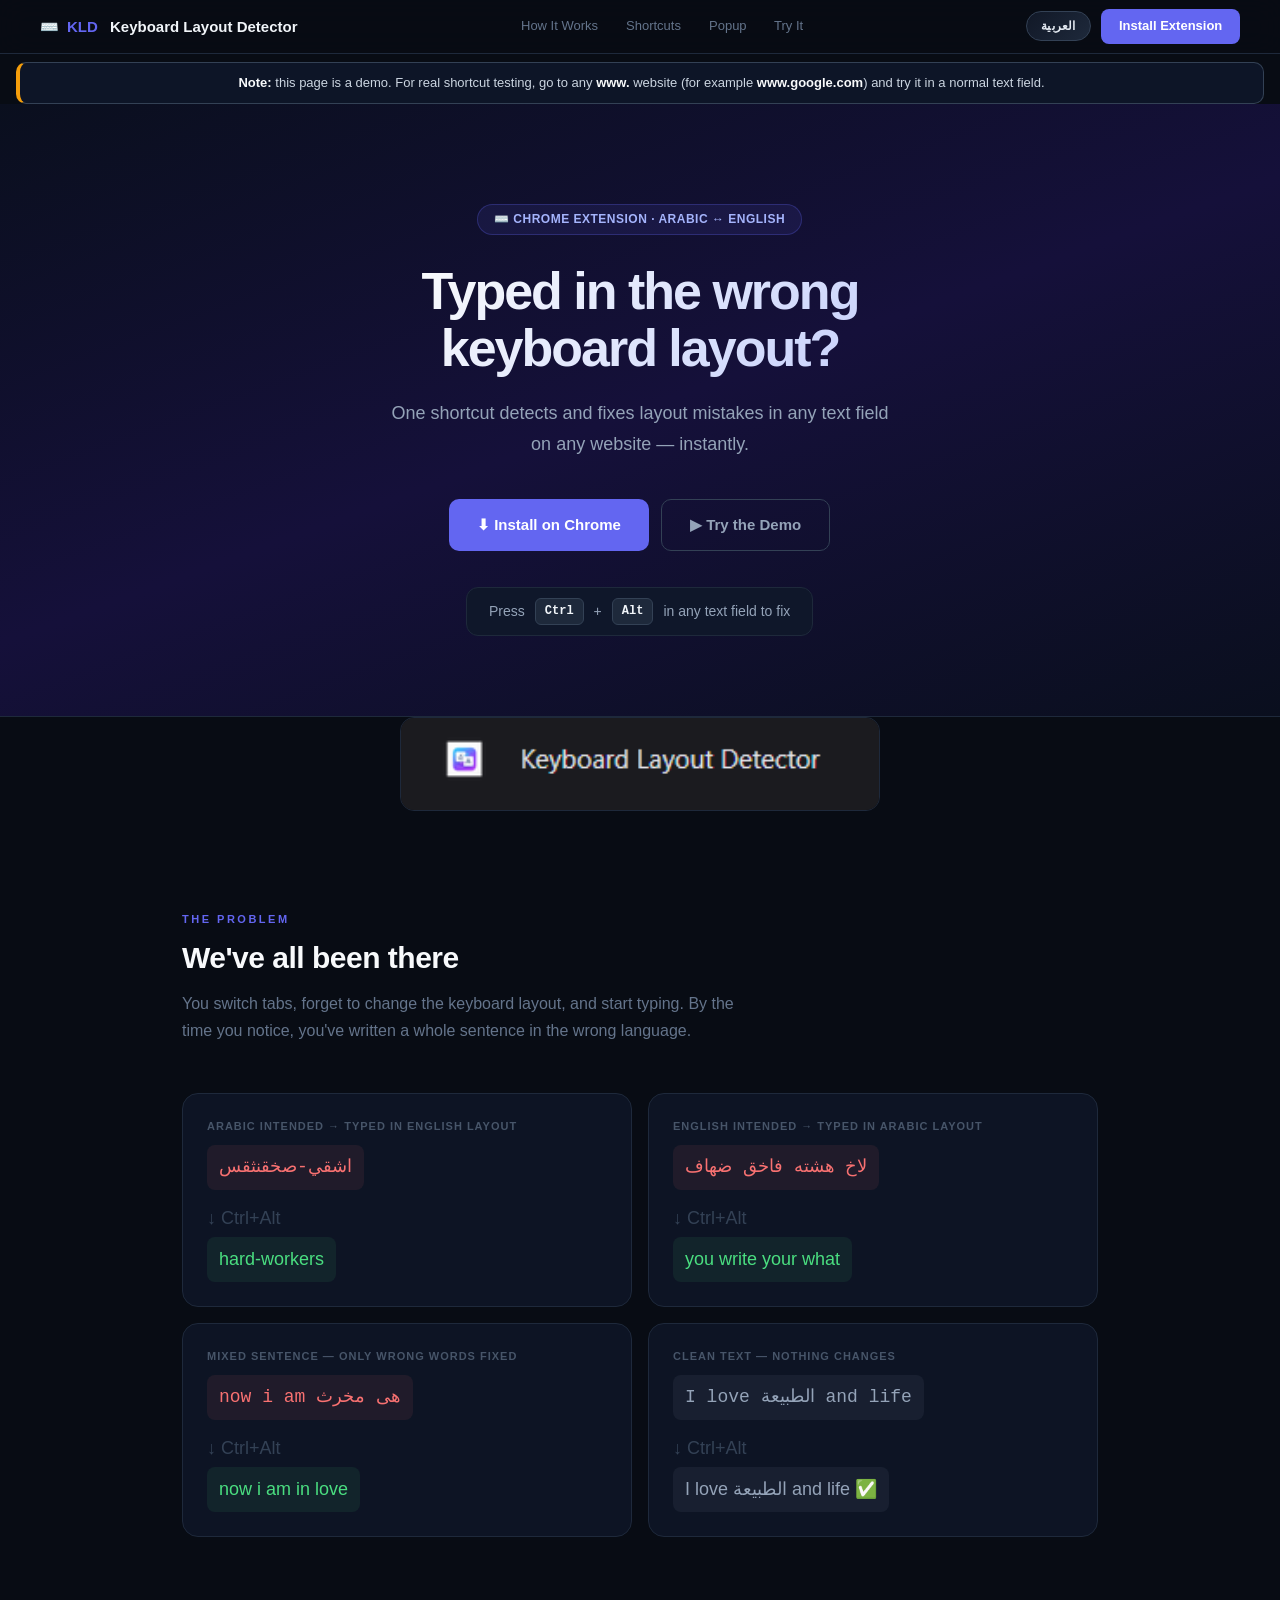
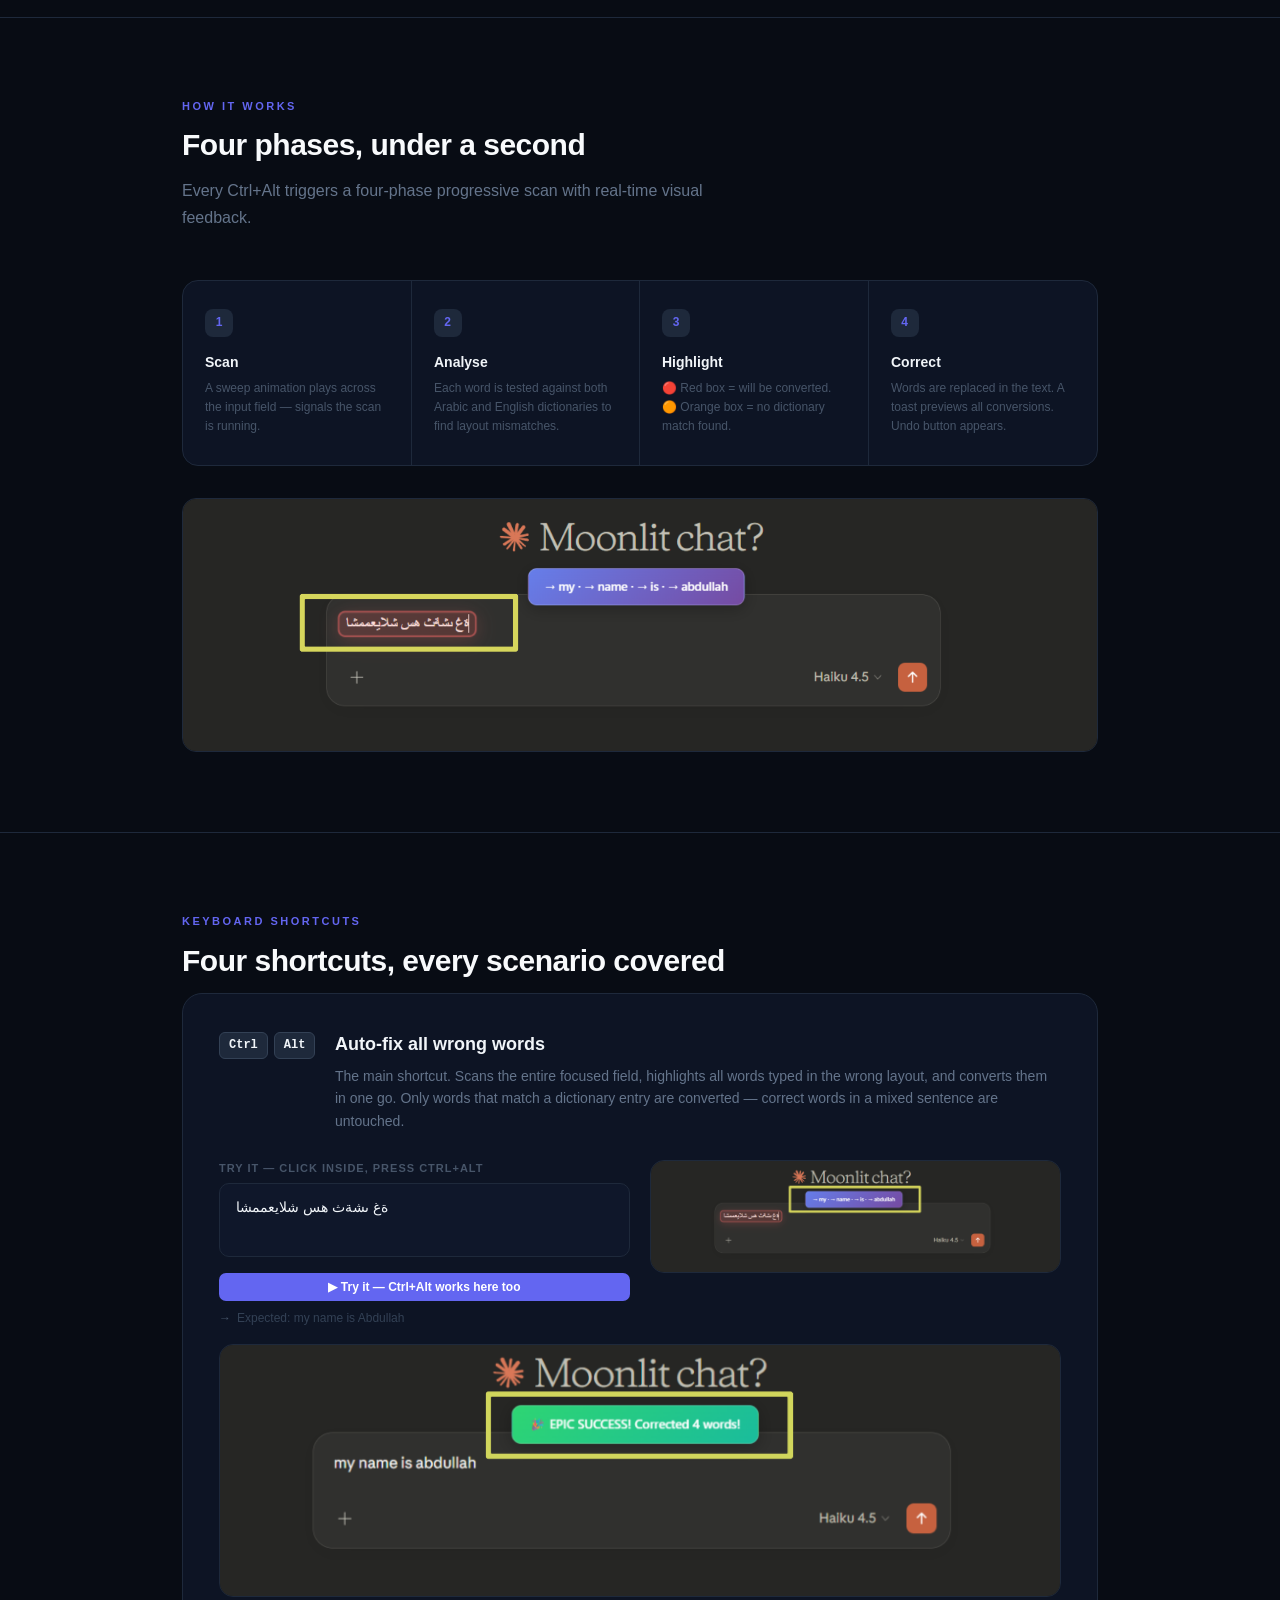
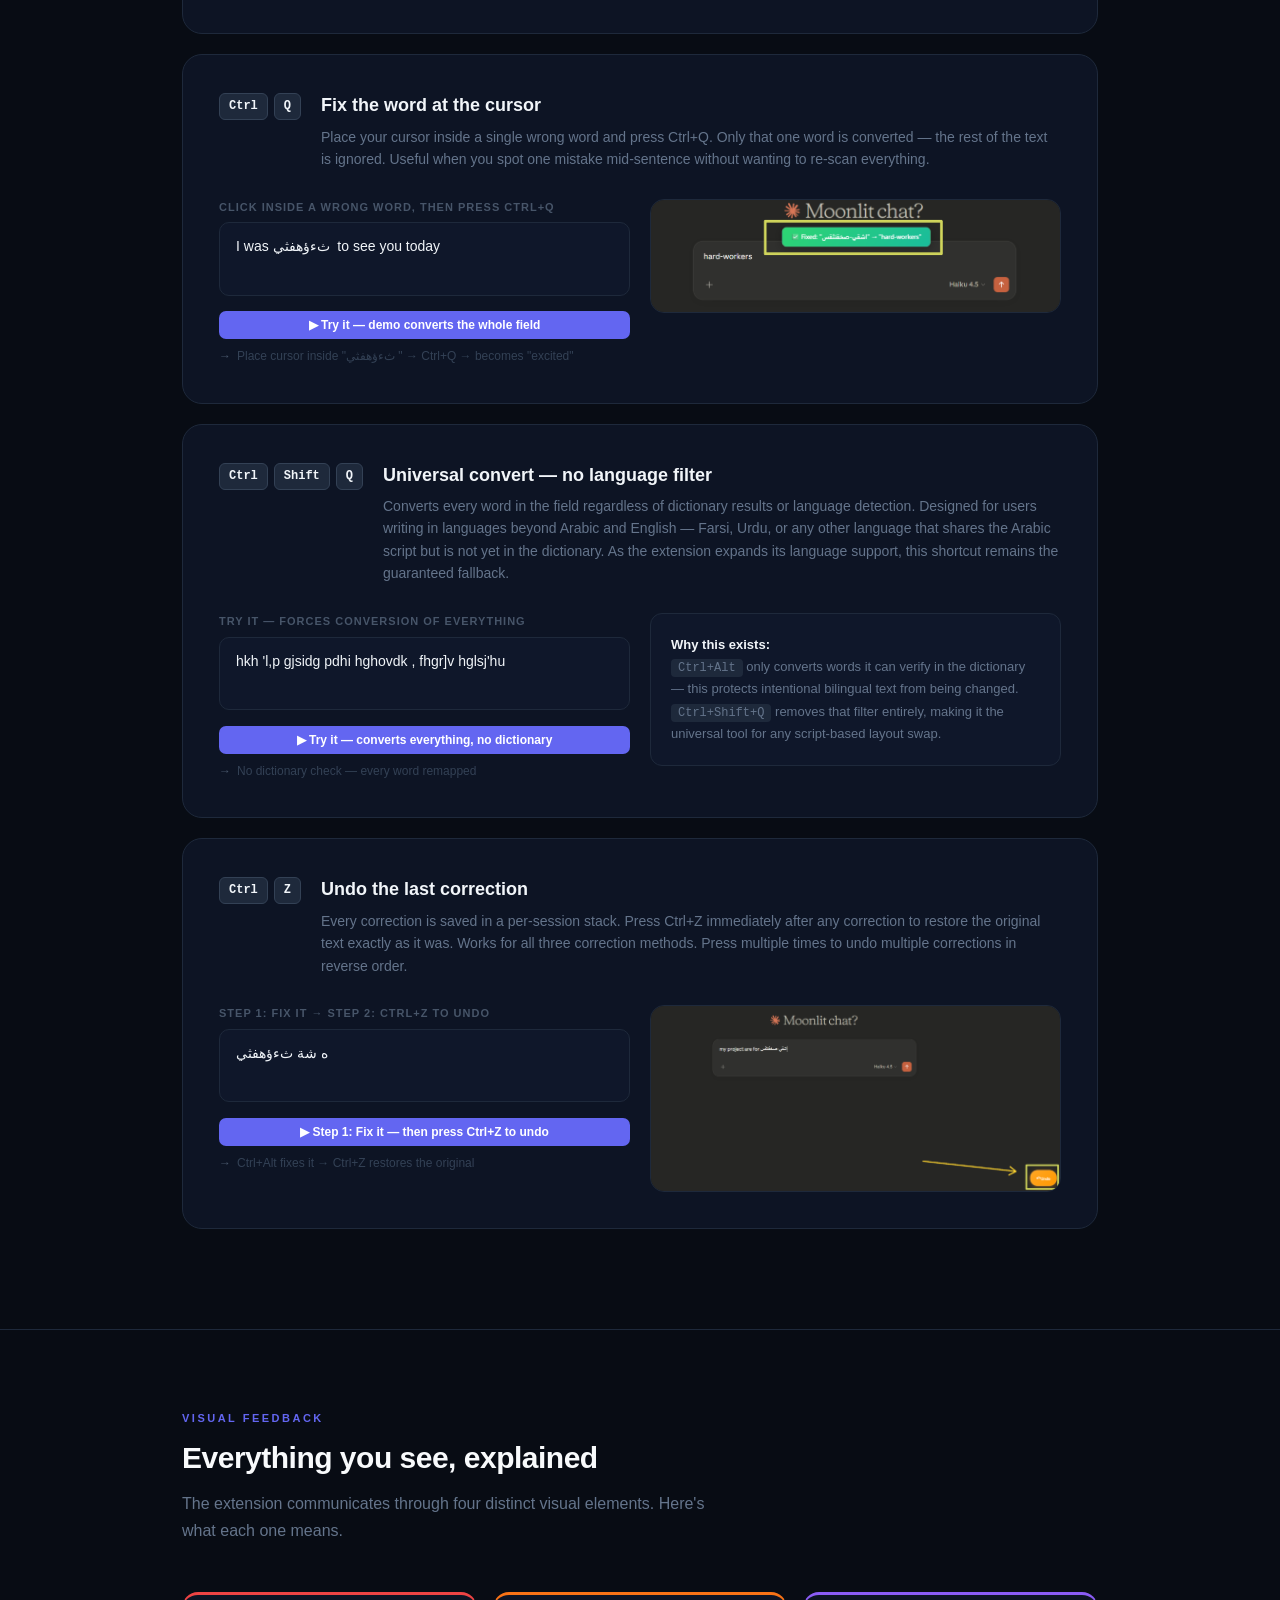
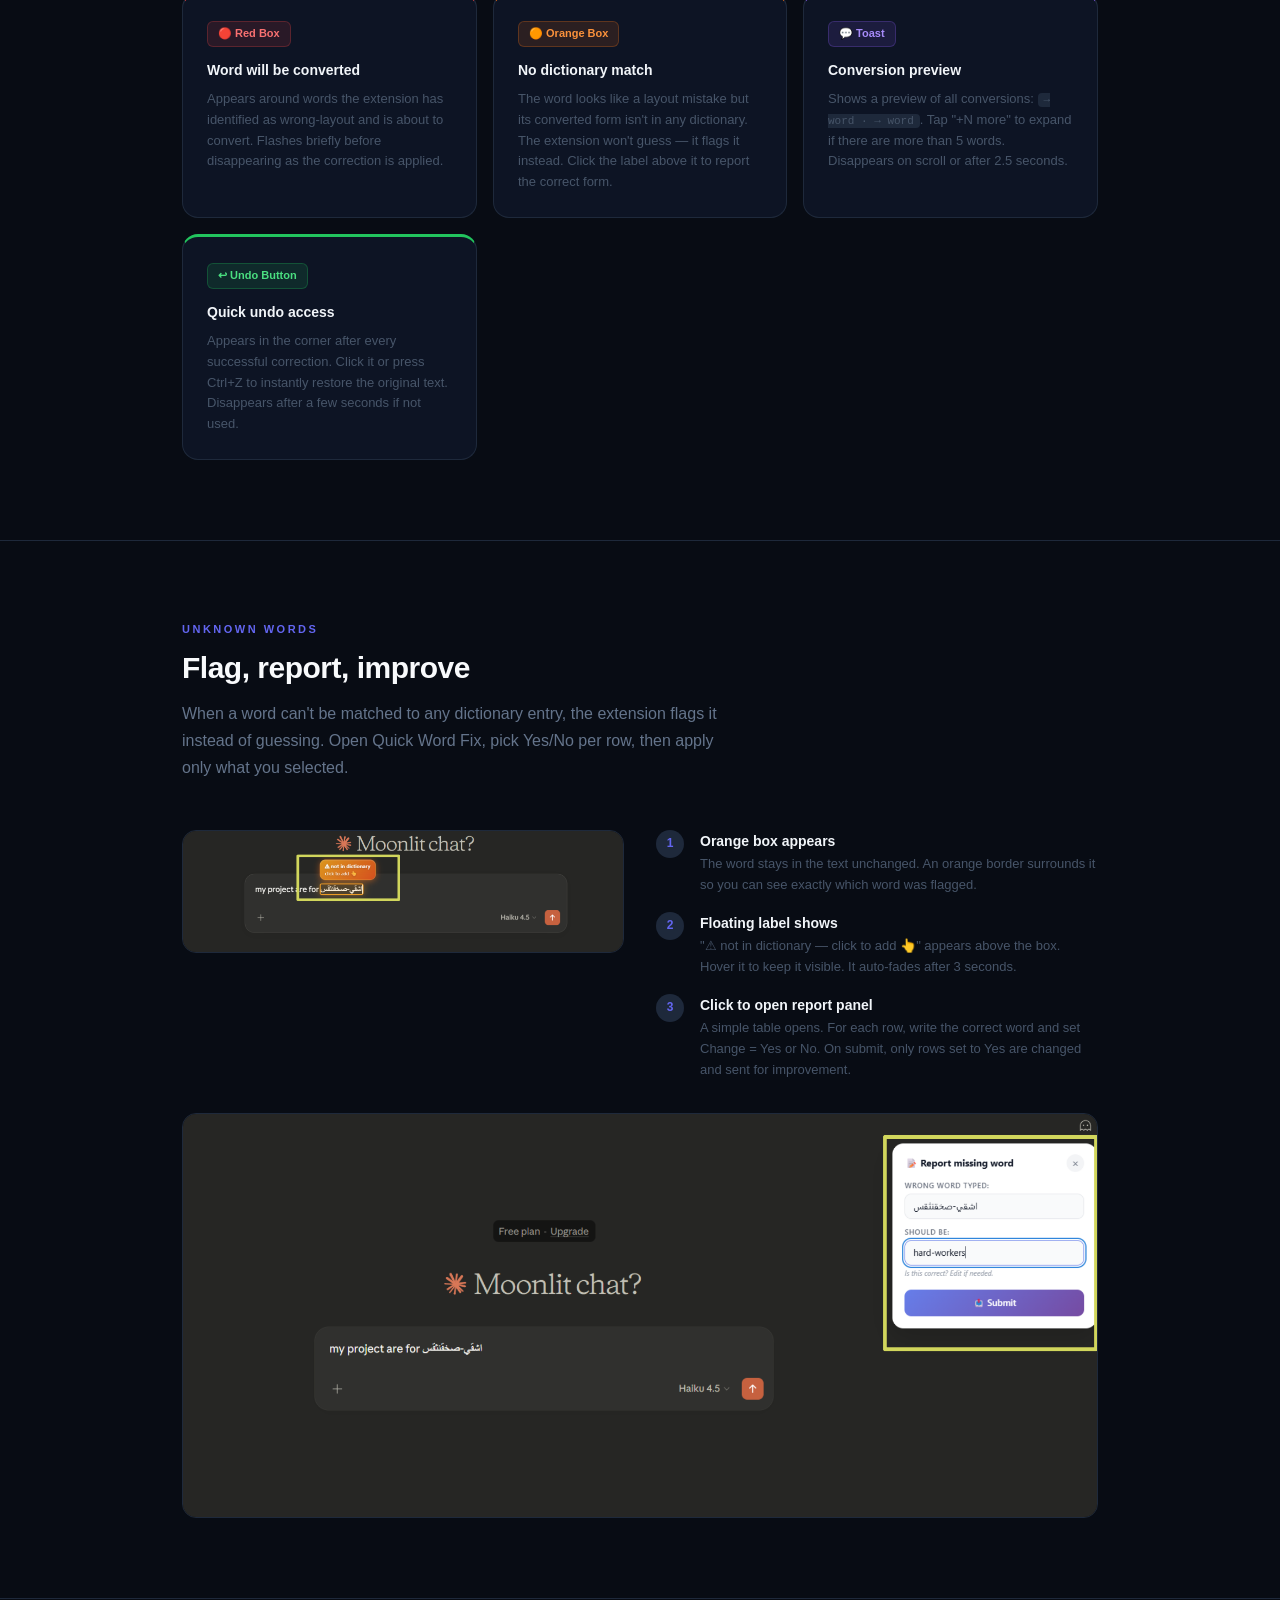
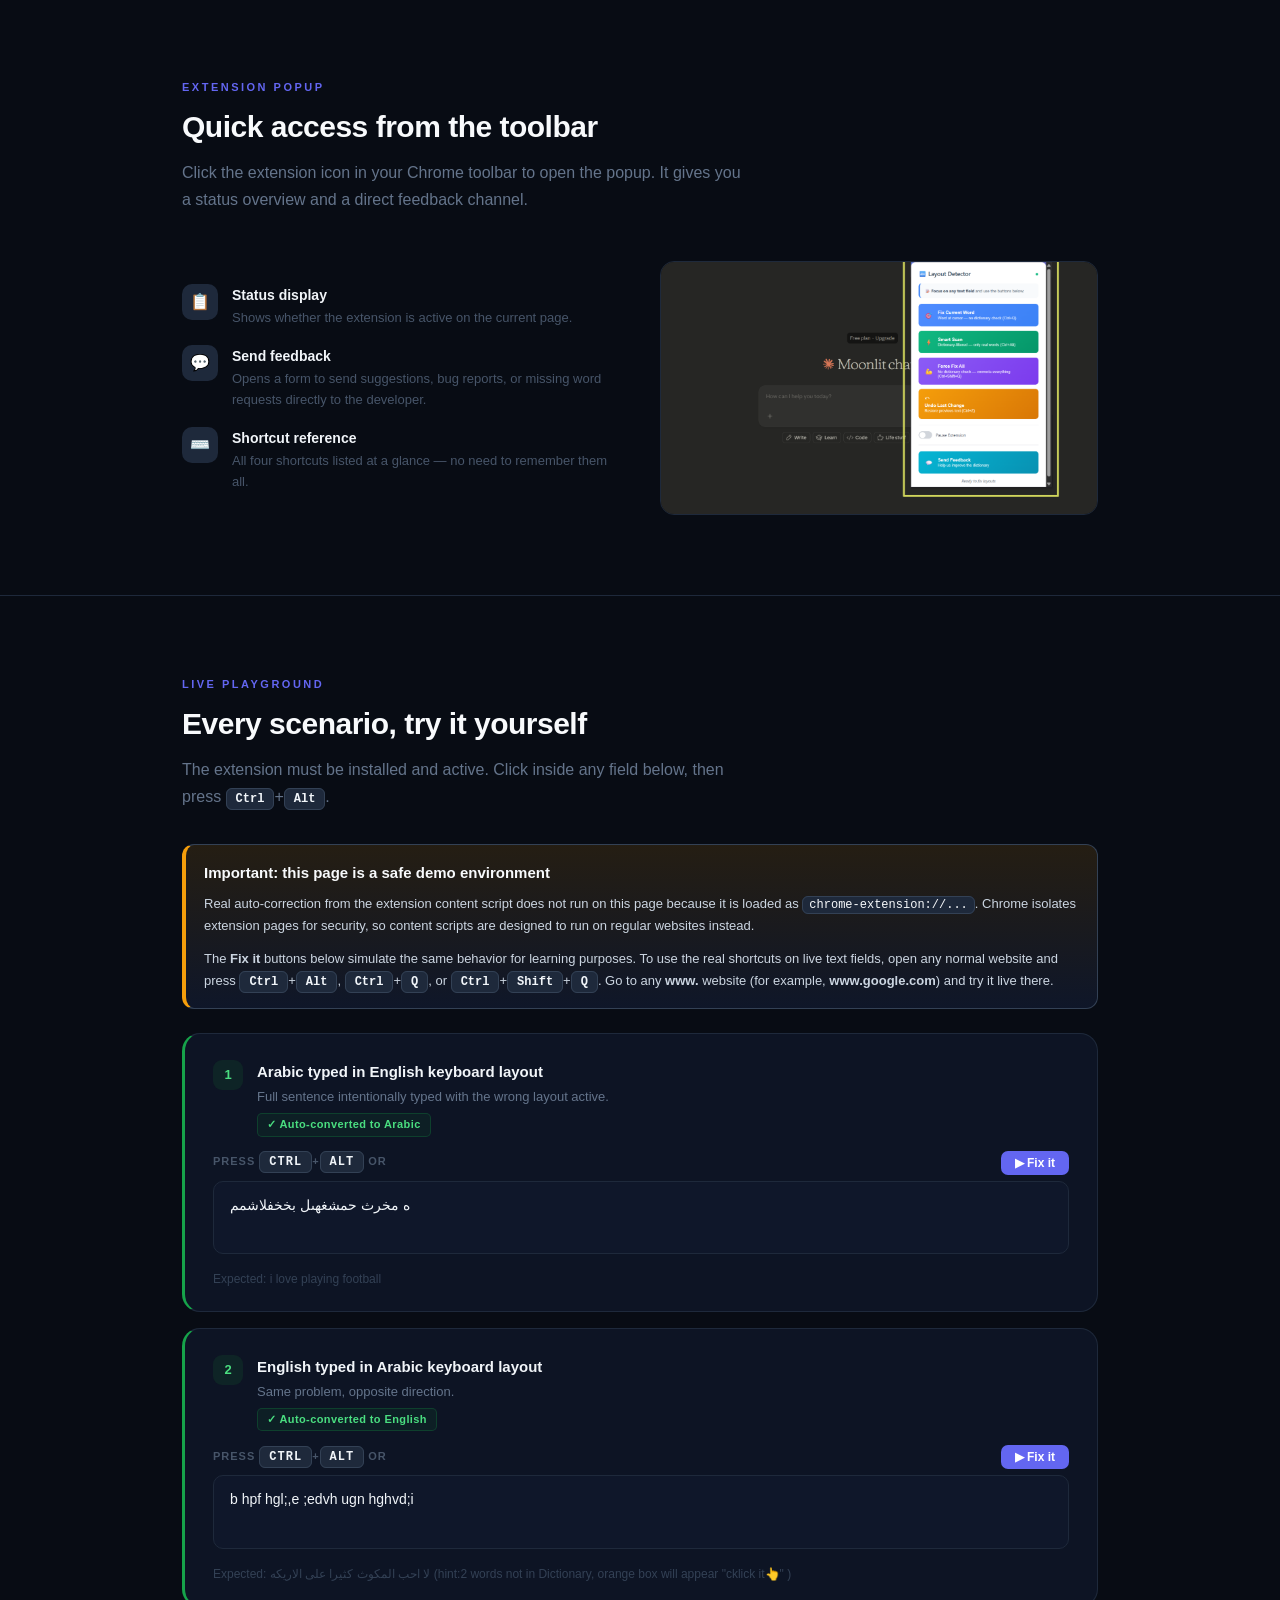
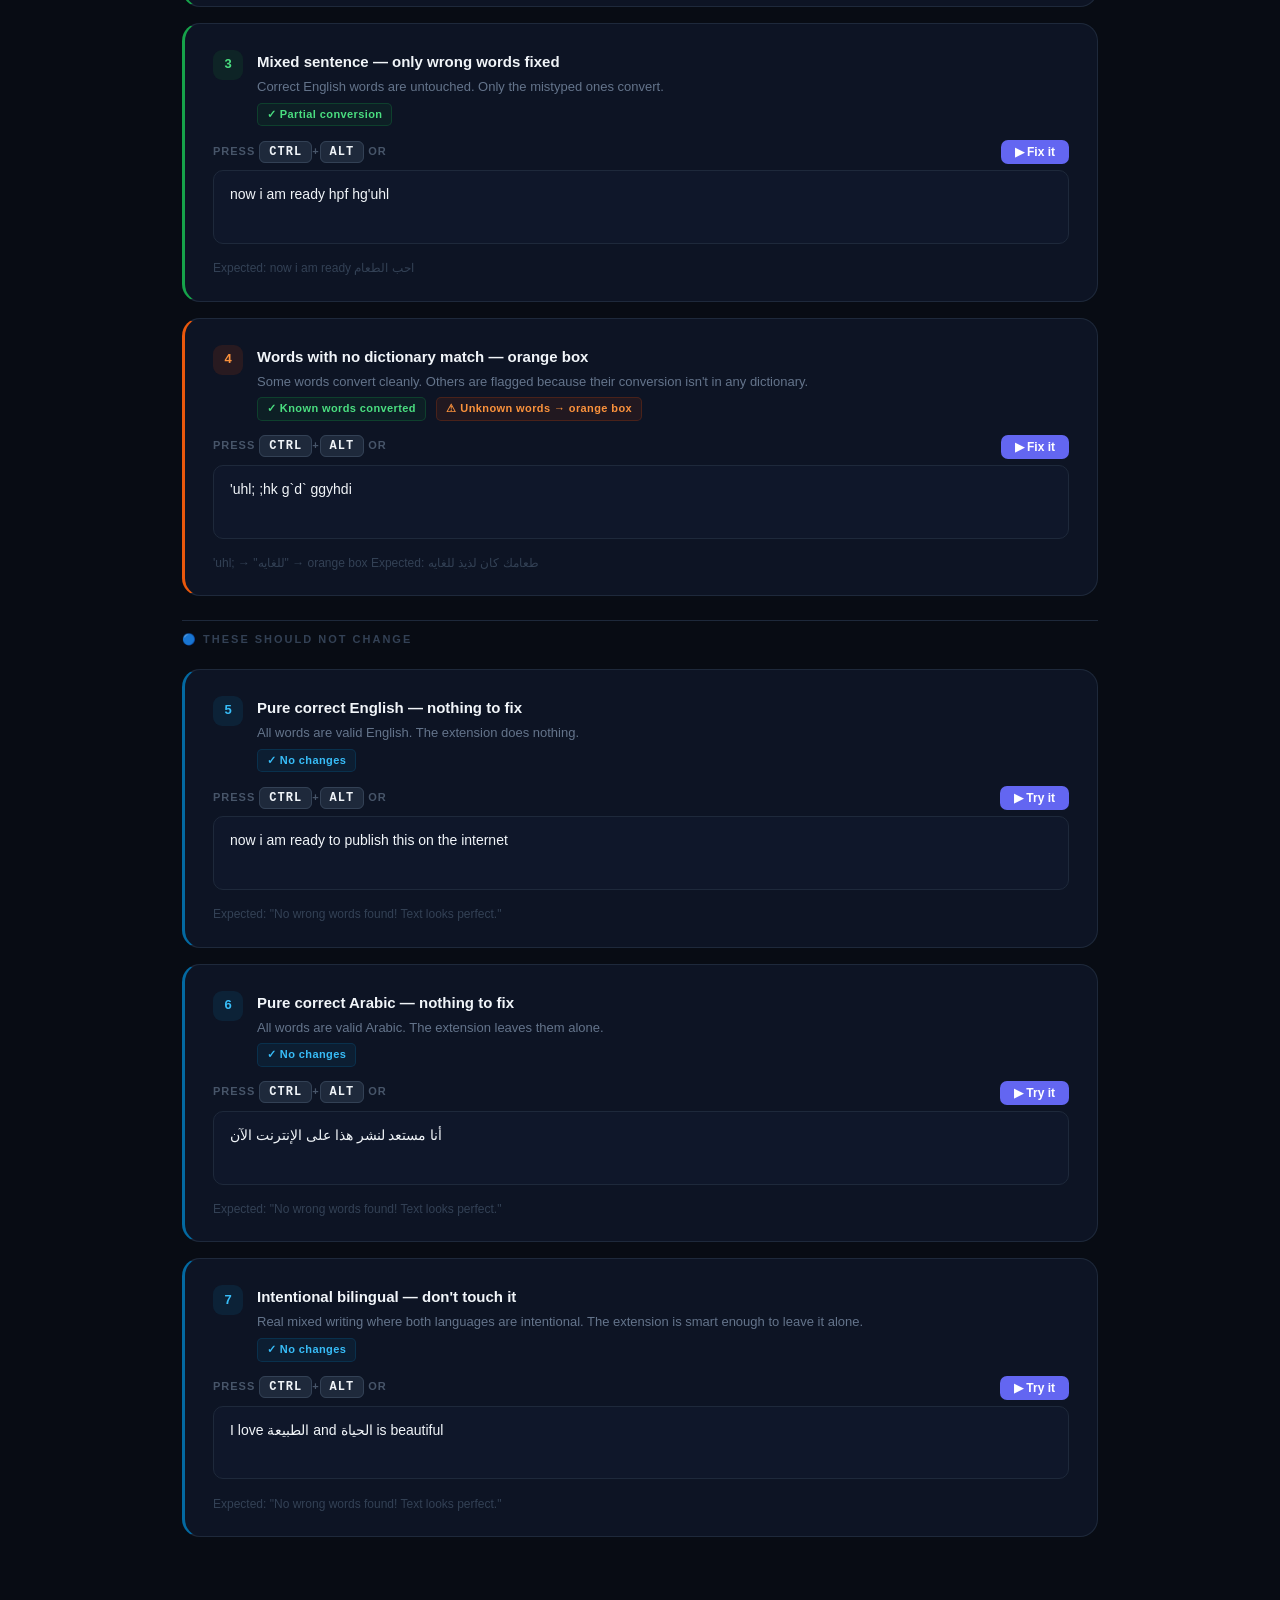
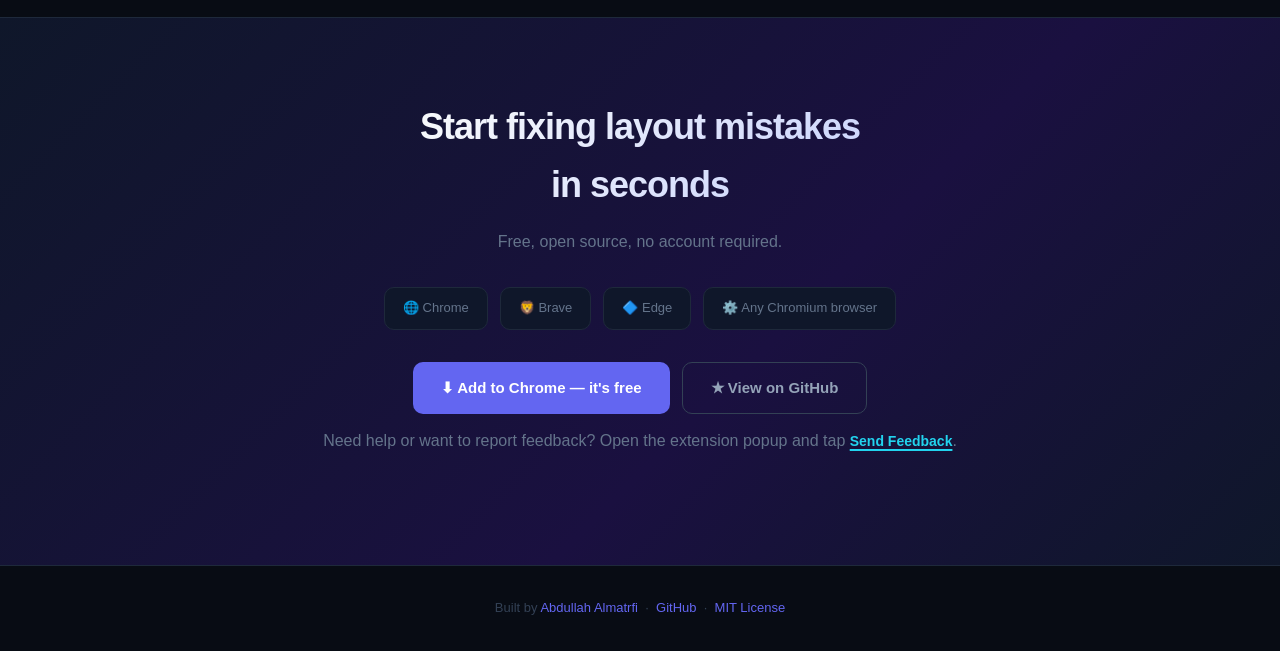
==== commit d377f264: "feat(report-ui): simplify quick word fix flow and update how-to - Add simple table workflow with per" ====
--- a/src/pages/index.html
+++ b/src/pages/index.html
@@ -313,7 +313,7 @@
         <div class="section-title" data-i18n="report.title">Flag, report, improve</div>
         <p class="section-sub" data-i18n="report.sub">When a word can't be matched to any dictionary entry, the
             extension flags it instead of
-            guessing. You can report the correct form to help improve the dictionary for everyone.</p>
+            guessing. Open Quick Word Fix, pick Yes/No per row, then apply only what you selected.</p>
 
         <div style="display:grid; grid-template-columns:1fr 1fr; gap:32px; align-items:start;" class="report-layout">
             <div>
@@ -344,9 +344,9 @@
                     <div class="step-num">3</div>
                     <div>
                         <h4 data-i18n="report.s3.h">Click to open report panel</h4>
-                        <p data-i18n="report.s3.p">A panel appears anchored to the field. Type what the word should have
-                            been and submit — your
-                            correction goes directly into the dictionary improvement queue.</p>
+                        <p data-i18n="report.s3.p">A simple table opens. For each row, write the correct word and set
+                            Change = Yes or No. On submit,
+                            only rows set to Yes are changed and sent for improvement.</p>
                     </div>
                 </div>
             </div>
@@ -354,7 +354,7 @@
 
         <!-- report panel screenshot -->
         <img src="../../assets/screenshots/ss-report-panel.png"
-            alt="Report panel open showing the correction input form" class="ss-real mt-32">
+            alt="Quick Word Fix table with Yes or No selection per word" class="ss-real mt-32">
     </section>
 
     <hr class="divider">
